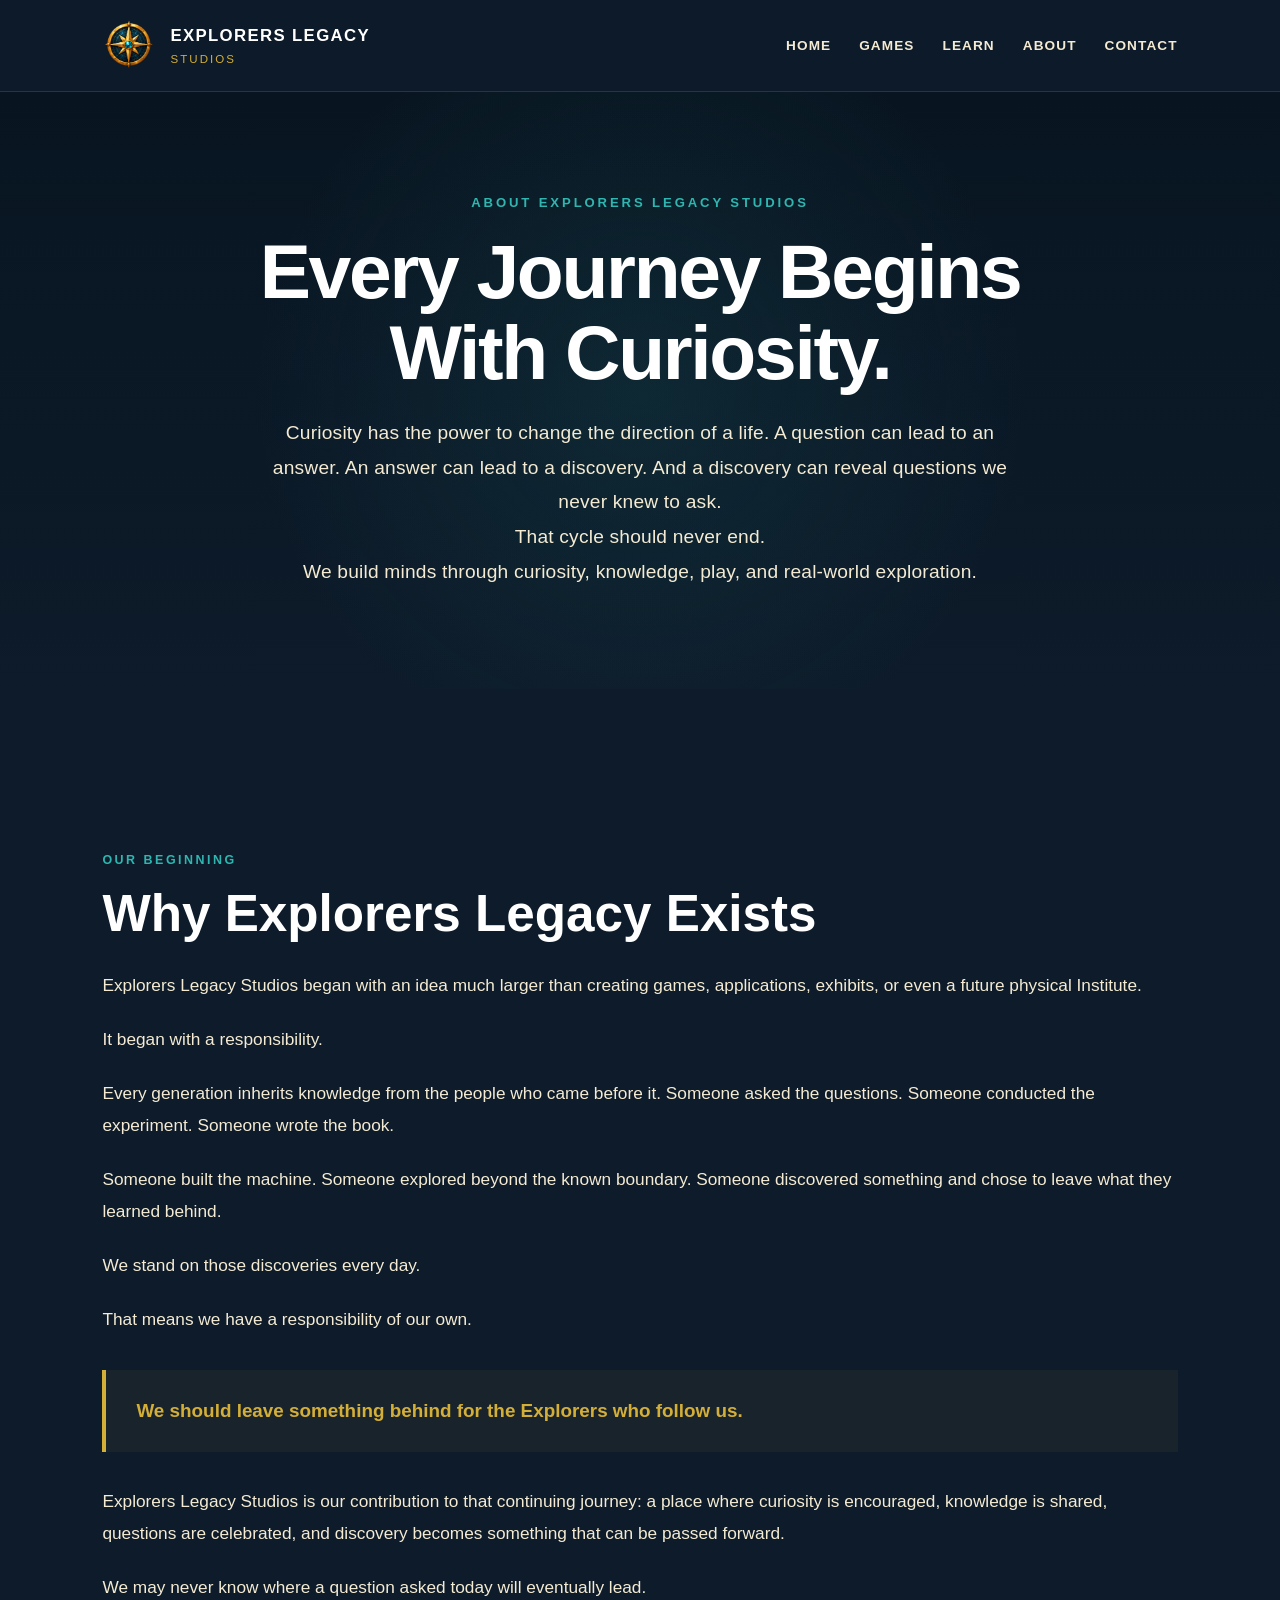
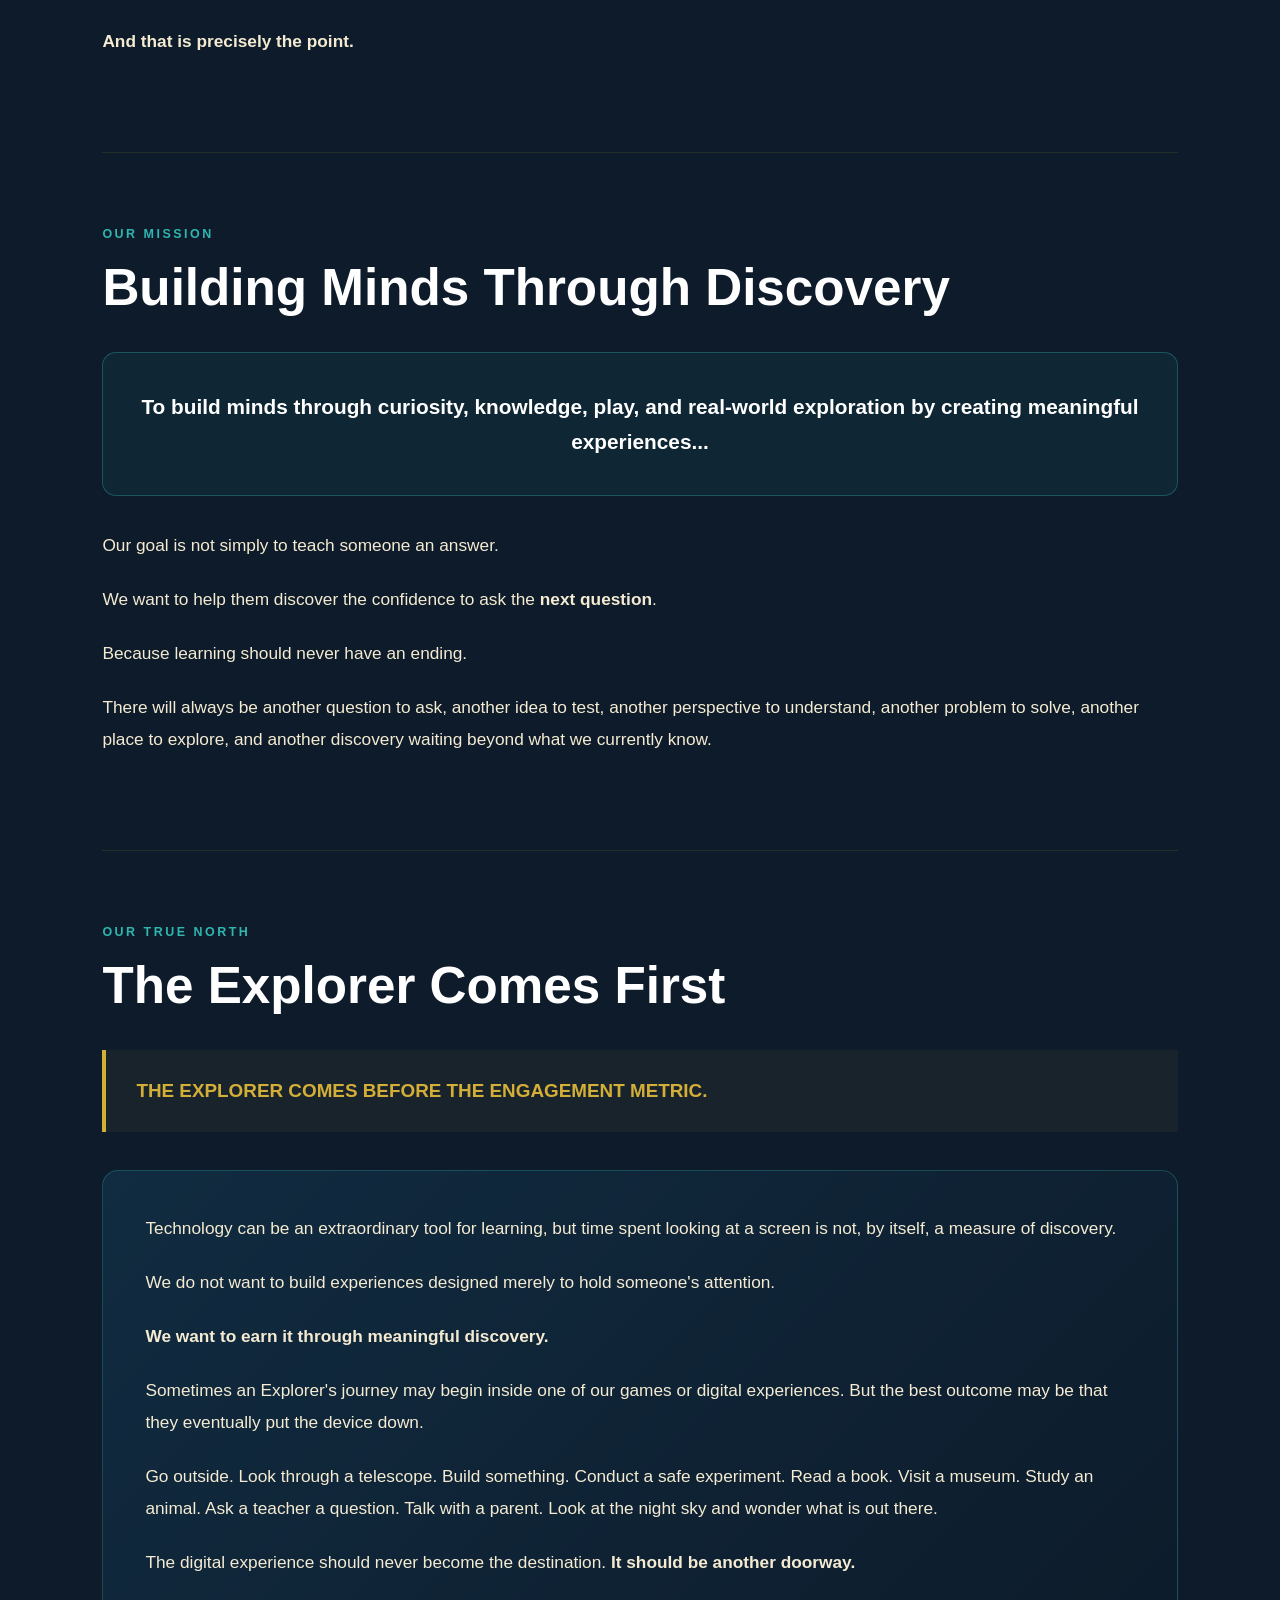
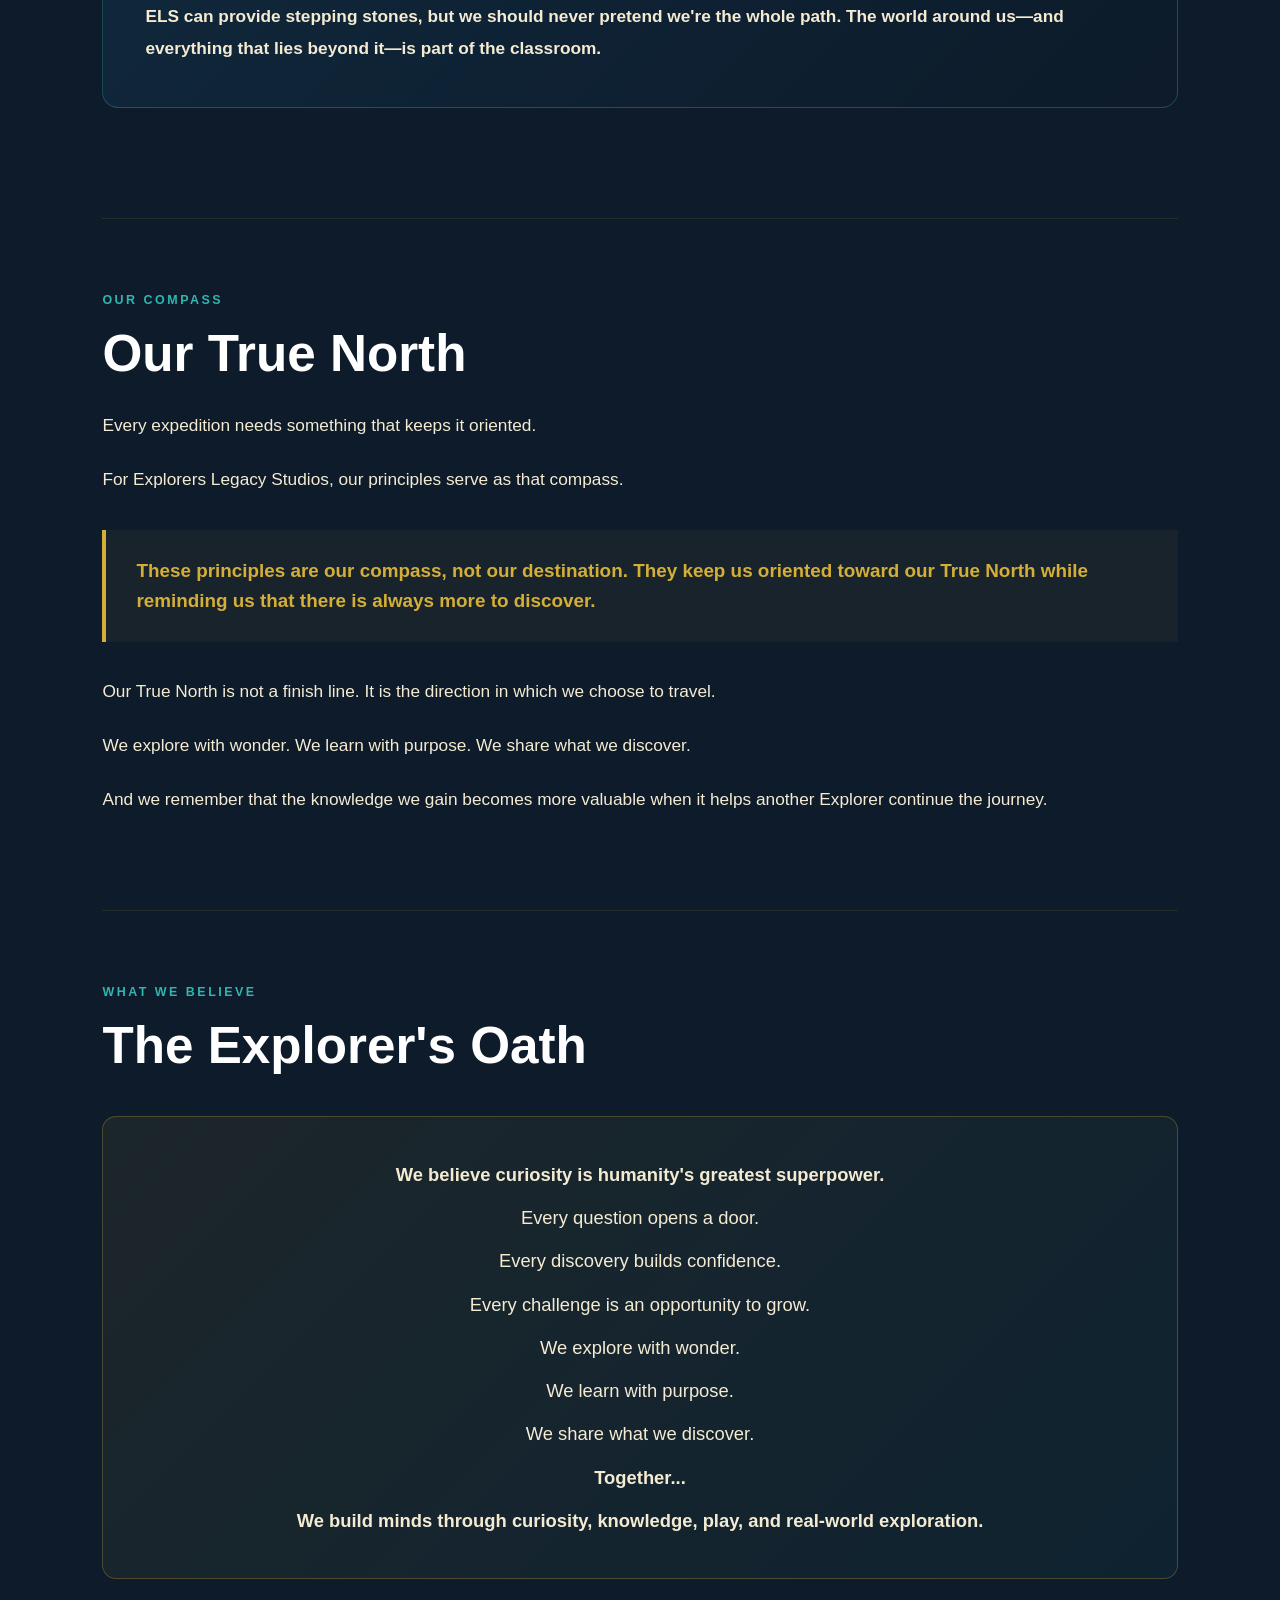
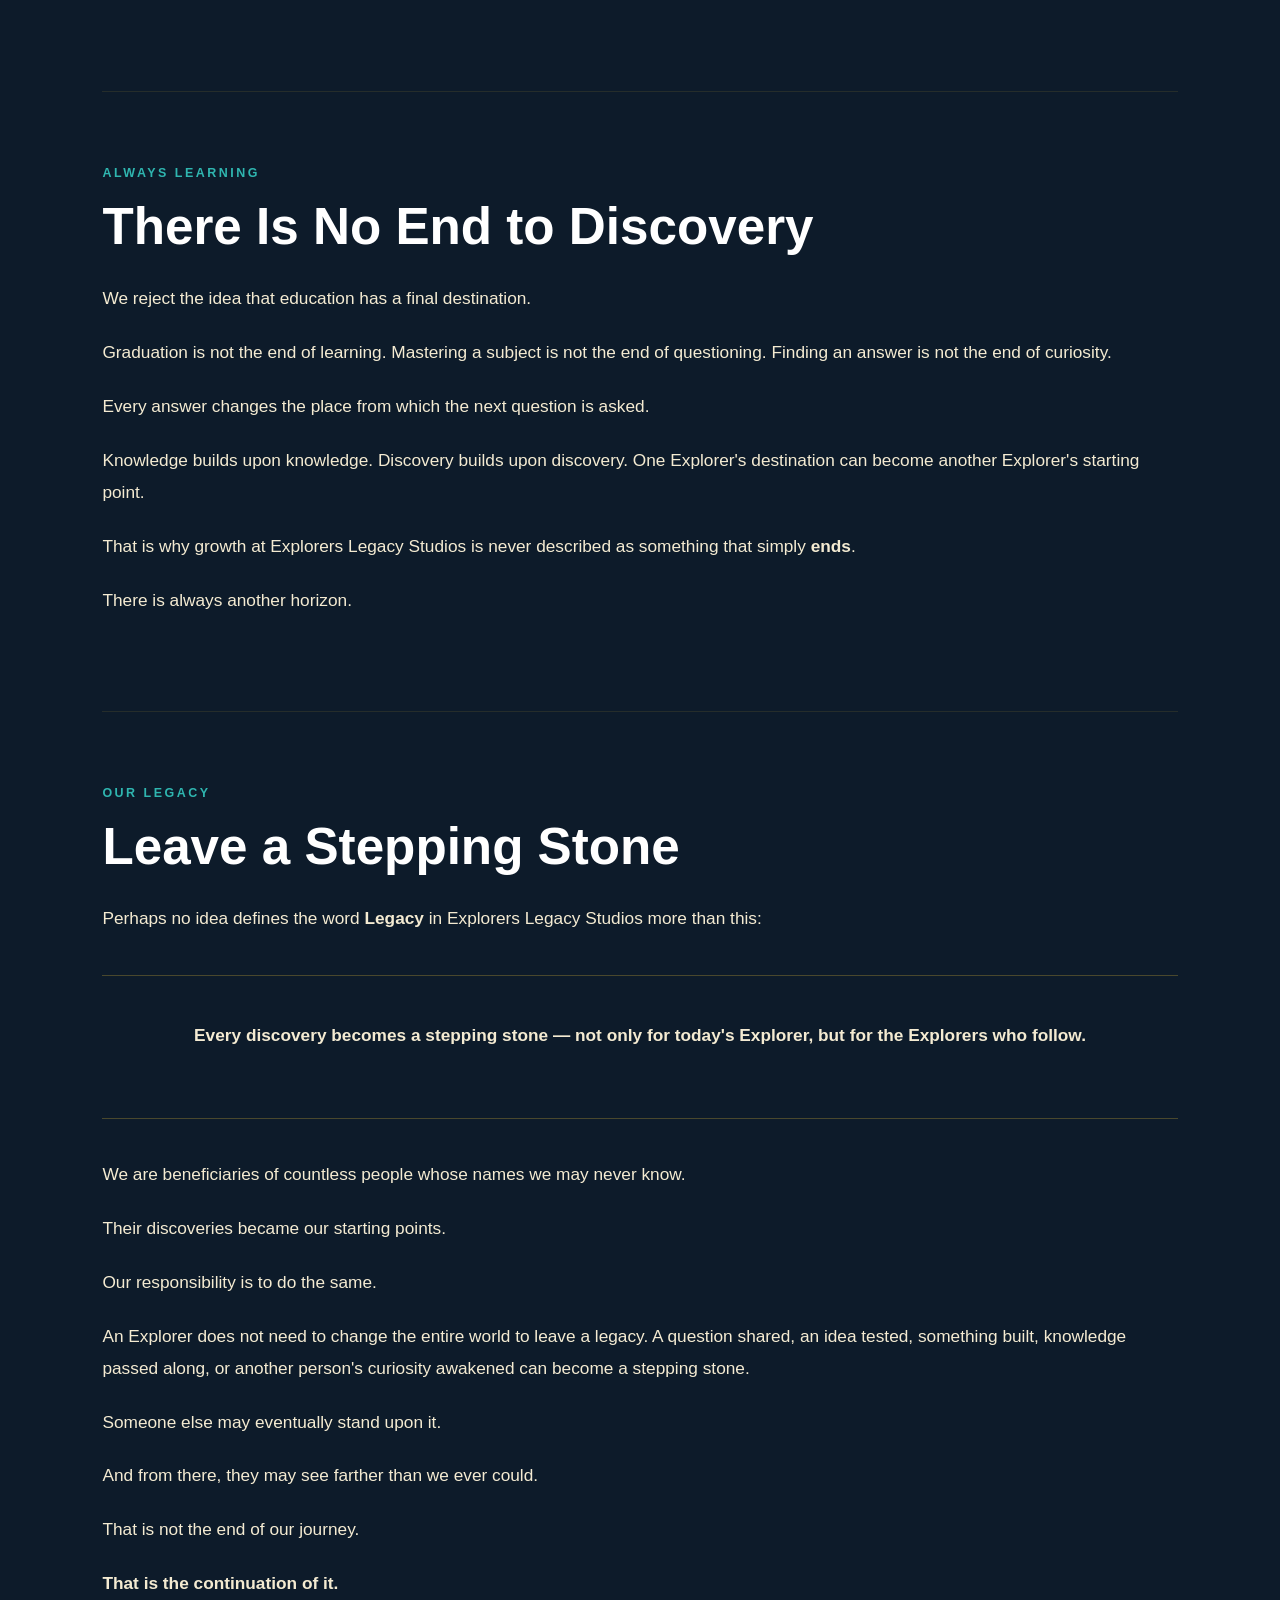
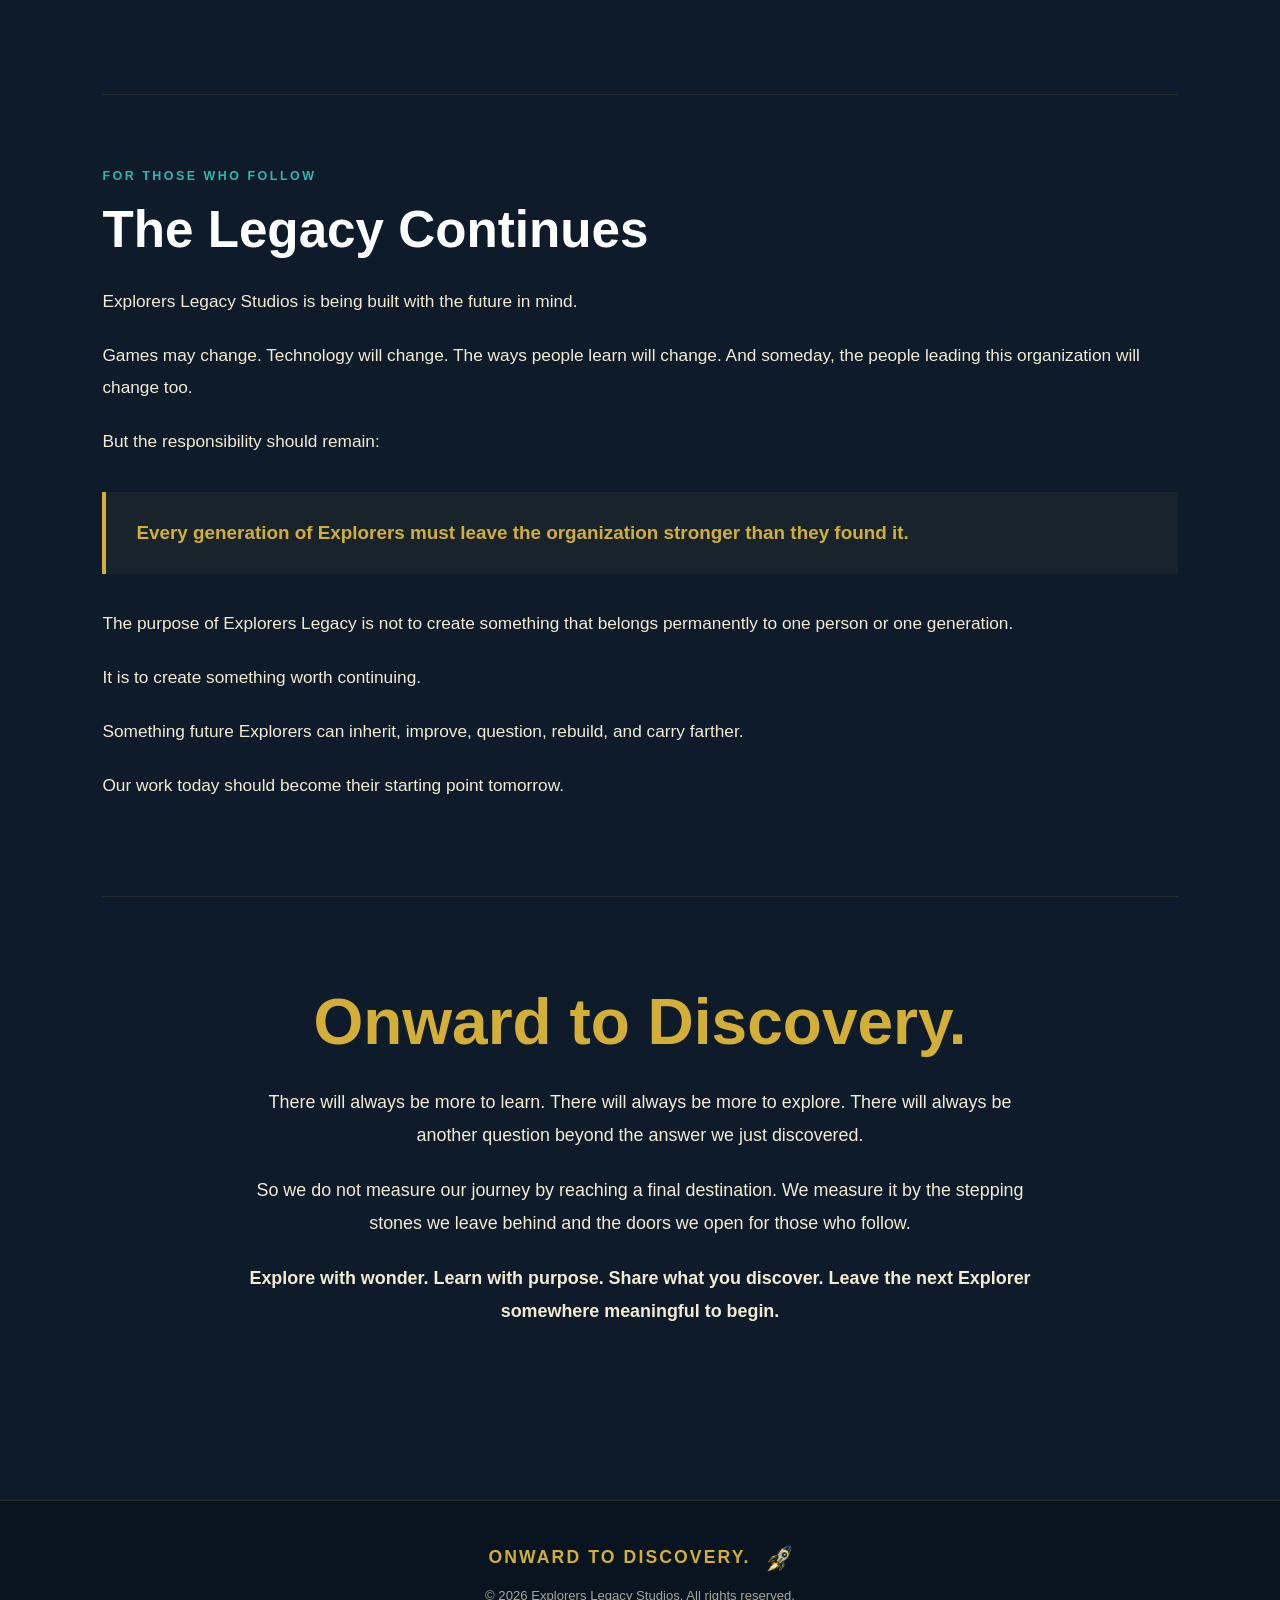
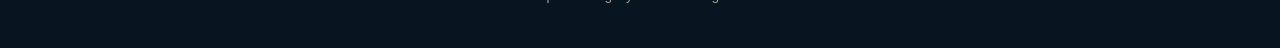
==== about.html @ b4ce6a78 "Polish About page and expand ELS mission Refined the About page navigation, anchor scrolling, statem" ====
<!DOCTYPE html>
<html lang="en">
<head>
<meta charset="UTF-8">
<meta name="viewport" content="width=device-width, initial-scale=1.0">
<title>About | Explorers Legacy Studios</title>
<style>
:root {
    --deep-space: #0D1B2A;
    --ocean-blue: #1B4F72;
    --discovery-teal: #2FB6B0;
    --explorer-gold: #D4AF37;
    --maple-ivory: #F4EBD2;
    --white: #FFFFFF;
    --nav-height: 92px;
}
* {
    box-sizing: border-box;
    margin: 0;
    padding: 0;
}
html {
    scroll-behavior: smooth;
    scroll-padding-top: calc(var(--nav-height) + 24px);
}

body {
    min-height: 100vh;
    background: var(--deep-space);
    color: var(--maple-ivory);
    font-family: Arial, Helvetica, sans-serif;
    line-height: 1.6;
}
a {
    color: inherit;
    text-decoration: none;
}
header {
    position: sticky;
    top: 0;
    z-index: 1000;
    height: var(--nav-height);
    display: flex;
    align-items: center;
    justify-content: space-between;
    padding: 0 8%;
    background: rgba(13, 27, 42, 0.96);
    border-bottom: 1px solid rgba(212, 175, 55, 0.18);
}
.brand {
    display: flex;
    align-items: center;
    gap: 14px;
}
.compass-mark {
    width: 54px;
    height: 54px;
    display: grid;
    place-items: center;
}

.compass-mark img {
    width: 54px;
    height: 54px;
    object-fit: contain;
    display: block;
}
.brand-copy {
    display: flex;
    flex-direction: column;
}

.brand-name {
    color: var(--white);
    font-size: 1.05rem;
    font-weight: 800;
    letter-spacing: 0.08em;
    text-transform: uppercase;
}

.brand-subtitle {
    color: var(--explorer-gold);
    font-size: 0.72rem;
    letter-spacing: 0.18em;
    text-transform: uppercase;
}
nav {
    display: flex;
    align-items: center;
    gap: 28px;
}

nav a {
    color: var(--maple-ivory);
    font-size: 0.85rem;
    font-weight: 700;
    letter-spacing: 0.08em;
    text-transform: uppercase;
    transition: color 0.2s ease;
}

nav a:hover {
    color: var(--explorer-gold);
}
.about-hero {
    position: relative;
    min-height: 520px;
    display: flex;
    align-items: center;
    justify-content: center;
    padding: 100px 8%;
    text-align: center;
    overflow: hidden;
    background:
        radial-gradient(
            circle at center,
            rgba(47, 182, 176, 0.10),
            transparent 55%
        ),
        linear-gradient(
            180deg,
            #081521,
            var(--deep-space)
        );
}
.about-hero-content {
    position: relative;
    z-index: 2;
    max-width: 900px;
    margin: 0 auto;
}
.about-eyebrow {
    color: var(--discovery-teal);
    font-size: 0.82rem;
    font-weight: 800;
    letter-spacing: 0.22em;
    text-transform: uppercase;
    margin-bottom: 18px;
}
.about-hero h1 {
    color: var(--white);
    font-size: clamp(2.6rem, 6vw, 5rem);
    line-height: 1.05;
    font-weight: 900;
    letter-spacing: -0.03em;
    margin-bottom: 24px;
}
.about-hero-lead {
    max-width: 760px;
    margin: 0 auto;
    color: var(--maple-ivory);
    font-size: 1.2rem;
    line-height: 1.8;
    letter-spacing: 0.01em;
}
.about-main {
    width: min(1100px, 84%);
    margin: 0 auto;
    padding: 90px 0 110px;
}
.about-section {
    padding: 72px 0;
    border-bottom: 1px solid rgba(212, 175, 55, 0.12);
}
.about-section:last-child {
    border-bottom: none;
}
.section-label {
    color: var(--discovery-teal);
    font-size: 0.78rem;
    font-weight: 800;
    letter-spacing: 0.2em;
    text-transform: uppercase;
    margin-bottom: 14px;
}
.about-section h2 {
    color: var(--white);
    font-size: clamp(2rem, 4vw, 3.2rem);
    line-height: 1.15;
    font-weight: 900;
    margin-bottom: 26px;
}
.about-section p {
    color: var(--maple-ivory);
    font-size: 1.08rem;
    line-height: 1.85;
    margin-bottom: 22px;
}
.mission-statement {
    margin: 34px 0;
    padding: 36px;
    border: 1px solid rgba(47, 182, 176, 0.35);
    border-radius: 14px;
    background: rgba(47, 182, 176, 0.07);
    text-align: center;
}
.mission-statement p {
    margin: 0;
    color: var(--white);
    font-size: 1.3rem;
    font-weight: 700;
    line-height: 1.7;
}
.statement {
    margin: 34px 0;
    padding: 26px 30px;
    border-left: 4px solid var(--explorer-gold);
    background: rgba(212, 175, 55, 0.06);
    color: var(--explorer-gold);
    font-size: 1.18rem;
    font-weight: 800;
    line-height: 1.6;
}
.explorers-oath {
    margin: 40px 0;
    padding: 42px;
    border: 1px solid rgba(212, 175, 55, 0.28);
    border-radius: 14px;
    background:
        linear-gradient(
            135deg,
            rgba(212, 175, 55, 0.08),
            rgba(47, 182, 176, 0.05)
        );
    text-align: center;
}
.explorers-oath p {
    margin-bottom: 12px;
    color: var(--maple-ivory);
    font-size: 1.15rem;
    line-height: 1.7;
}

.explorers-oath p:last-child {
    margin-bottom: 0;
}
.explorer-first {
    margin: 38px 0;
    padding: 42px;
    border-radius: 16px;
    background:
        linear-gradient(
            135deg,
            rgba(27, 79, 114, 0.32),
            rgba(13, 27, 42, 0.92)
        );
    border: 1px solid rgba(47, 182, 176, 0.30);
}
.explorer-first p:last-child {
    margin-bottom: 0;
}
.legacy-highlight {
    margin: 40px 0;
    padding: 44px 36px;
    text-align: center;
    color: var(--explorer-gold);
    font-size: 1.25rem;
    font-weight: 700;
    border-top: 1px solid rgba(212, 175, 55, 0.30);
    border-bottom: 1px solid rgba(212, 175, 55, 0.30);
}
.closing-message {
    padding: 90px 0 40px;
    text-align: center;
}
.closing-message h2 {
    color: var(--explorer-gold);
    font-size: clamp(2.2rem, 5vw, 4rem);
    font-weight: 900;
    line-height: 1.1;
    margin-bottom: 28px;
}
.closing-message p {
    max-width: 800px;
    margin: 0 auto 22px;
    color: var(--maple-ivory);
    font-size: 1.12rem;
    line-height: 1.85;
}
footer {
    padding: 42px 8%;
    text-align: center;
    background: #081521;
    border-top: 1px solid rgba(212, 175, 55, 0.16);
}
.footer-motto {
    color: var(--explorer-gold);
    font-size: 1.1rem;
    font-weight: 800;
    letter-spacing: 0.12em;
    text-transform: uppercase;
}
.footer-rocket {
    width: 28px;
    height: 28px;
    object-fit: contain;
    vertical-align: middle;
    margin-left: 6px;
}
.footer-copy {
    margin-top: 12px;
    color: rgba(244, 235, 210, 0.68);
    font-size: 0.82rem;
}
@media (max-width: 760px) {
    header {
        padding: 0 5%;
    }

    nav {
        display: none;
    }

    .about-hero {
        min-height: 460px;
        padding: 80px 7%;
    }

    .about-main {
        width: 86%;
        padding: 60px 0 80px;
    }

    .about-section {
        padding: 54px 0;
    }

    .explorer-first,
    .explorers-oath {
        padding: 30px 24px;
    }

    .legacy-highlight {
        padding: 36px 12px;
    }
}
</style>
</head>
<body>
<header>
<a
    class="brand"
    href="index.html"
    aria-label="Explorers Legacy Studios Home"
>
<div class="compass-mark">
    <img
        src="assets/images/explorer_compass_circle.png"
        alt="Explorer's Compass"
    >
</div>
<div class="brand-copy">
    <span class="brand-name">
        Explorers Legacy
    </span>

    <span class="brand-subtitle">
        Studios
    </span>
</div>
</a>
<nav>
<a href="index.html#home">Home</a>
<a href="index.html#games">Games</a>
<a href="index.html#learn">Learn</a>
<a href="about.html">About</a>
<a href="index.html#contact">Contact</a>
</nav>
</header>
<section class="about-hero">
    <div class="about-hero-content">
<div class="about-eyebrow">
    About Explorers Legacy Studios
</div>
<h1>Every Journey Begins With Curiosity.</h1>
<p class="about-hero-lead">
    Curiosity has the power to change the direction of a life. A question can lead to an answer. An answer can lead to a discovery. And a discovery can reveal questions we never knew to ask.
</p>
<p class="about-hero-lead">
    That cycle should never end.
</p>
<p class="about-hero-lead">
    We build minds through curiosity, knowledge, play, and real-world exploration.
</p>
    </div>
</section>
<main class="about-main">
<section class="about-section">
    <div class="section-label">Our Beginning</div>
    <h2>Why Explorers Legacy Exists</h2>
<p>
    Explorers Legacy Studios began with an idea much larger than creating games, applications, exhibits, or even a future physical Institute.
</p>
<p>
    It began with a responsibility.
</p>
<p>
    Every generation inherits knowledge from the people who came before it. Someone asked the questions. Someone conducted the experiment. Someone wrote the book.
</p>

<p>
    Someone built the machine. Someone explored beyond the known boundary. Someone discovered something and chose to leave what they learned behind.
</p>

<p>
    We stand on those discoveries every day.
</p>
<p>
    That means we have a responsibility of our own.
</p>

<div class="statement">
    We should leave something behind for the Explorers who follow us.
</div>

<p>
    Explorers Legacy Studios is our contribution to that continuing journey: a place where curiosity is encouraged, knowledge is shared, questions are celebrated, and discovery becomes something that can be passed forward.
</p>

<p>
    We may never know where a question asked today will eventually lead.
</p>

<p>
    <strong>And that is precisely the point.</strong>
</p>
</section>

<section class="about-section">
    <div class="section-label">Our Mission</div>
    <h2>Building Minds Through Discovery</h2>

    <div class="mission-statement">
        <p>
            To build minds through curiosity, knowledge, play, and real-world exploration by creating meaningful experiences...
        </p>
    </div>
    <p>
        Our goal is not simply to teach someone an answer.
    </p>

    <p>
        We want to help them discover the confidence to ask the <strong>next question</strong>.
    </p>

    <p>
        Because learning should never have an ending.
    </p>

    <p>
        There will always be another question to ask, another idea to test, another perspective to understand, another problem to solve, another place to explore, and another discovery waiting beyond what we currently know.
    </p>
</section>

<section class="about-section">
    <div class="section-label">Our True North</div>
    <h2>The Explorer Comes First</h2>

    <div class="statement">
        THE EXPLORER COMES BEFORE THE ENGAGEMENT METRIC.
    </div>

    <div class="explorer-first">
        <p>
            Technology can be an extraordinary tool for learning, but time spent looking at a screen is not, by itself, a measure of discovery.
        </p>

        <p>
            We do not want to build experiences designed merely to hold someone's attention.
        </p>

        <p>
            <strong>We want to earn it through meaningful discovery.</strong>
        </p>

        <p>
            Sometimes an Explorer's journey may begin inside one of our games or digital experiences. But the best outcome may be that they eventually put the device down.
        </p>

        <p>
            Go outside. Look through a telescope. Build something. Conduct a safe experiment. Read a book. Visit a museum. Study an animal. Ask a teacher a question. Talk with a parent. Look at the night sky and wonder what is out there.
        </p>

        <p>
            The digital experience should never become the destination. <strong>It should be another doorway.</strong>
        </p>

        <p>
            <strong>ELS can provide stepping stones, but we should never pretend we're the whole path. The world around us—and everything that lies beyond it—is part of the classroom.</strong>
        </p>
    </div>
</section>

<section class="about-section">
    <div class="section-label">Our Compass</div>
    <h2>Our True North</h2>

    <p>
        Every expedition needs something that keeps it oriented.
    </p>

    <p>
        For Explorers Legacy Studios, our principles serve as that compass.
    </p>

    <div class="statement">
        These principles are our compass, not our destination. They keep us oriented toward our True North while reminding us that there is always more to discover.
    </div>

    <p>
        Our True North is not a finish line. It is the direction in which we choose to travel.
    </p>

    <p>
        We explore with wonder. We learn with purpose. We share what we discover.
    </p>

    <p>
        And we remember that the knowledge we gain becomes more valuable when it helps another Explorer continue the journey.
    </p>
</section>

<section class="about-section">
    <div class="section-label">What We Believe</div>
    <h2>The Explorer's Oath</h2>

    <div class="explorers-oath">
        <p><strong>We believe curiosity is humanity's greatest superpower.</strong></p>
        <p>Every question opens a door.</p>
        <p>Every discovery builds confidence.</p>
        <p>Every challenge is an opportunity to grow.</p>
        <p>We explore with wonder.</p>
        <p>We learn with purpose.</p>
        <p>We share what we discover.</p>
        <p><strong>Together...</strong></p>
        <p><strong>We build minds through curiosity, knowledge, play, and real-world exploration.</strong></p>
    </div>
</section>

<section class="about-section">
    <div class="section-label">Always Learning</div>
    <h2>There Is No End to Discovery</h2>

    <p>
        We reject the idea that education has a final destination.
    </p>

    <p>
        Graduation is not the end of learning. Mastering a subject is not the end of questioning. Finding an answer is not the end of curiosity.
    </p>

    <p>
        Every answer changes the place from which the next question is asked.
    </p>

    <p>
        Knowledge builds upon knowledge. Discovery builds upon discovery. One Explorer's destination can become another Explorer's starting point.
    </p>

    <p>
        That is why growth at Explorers Legacy Studios is never described as something that simply <strong>ends</strong>.
    </p>

    <p>
        There is always another horizon.
    </p>
</section>

<section class="about-section">
    <div class="section-label">Our Legacy</div>
    <h2>Leave a Stepping Stone</h2>

    <p>
        Perhaps no idea defines the word <strong>Legacy</strong> in Explorers Legacy Studios more than this:
    </p>

    <div class="legacy-highlight">
        <p>
            Every discovery becomes a stepping stone — not only for today's Explorer, but for the Explorers who follow.
        </p>
    </div>

    <p>
        We are beneficiaries of countless people whose names we may never know.
    </p>

    <p>
        Their discoveries became our starting points.
    </p>

    <p>
        Our responsibility is to do the same.
    </p>

    <p>
        An Explorer does not need to change the entire world to leave a legacy. A question shared, an idea tested, something built, knowledge passed along, or another person's curiosity awakened can become a stepping stone.
    </p>

    <p>
        Someone else may eventually stand upon it.
    </p>

    <p>
        And from there, they may see farther than we ever could.
    </p>

    <p>
        That is not the end of our journey.
    </p>

    <p>
        <strong>That is the continuation of it.</strong>
    </p>
</section>

<section class="about-section">
    <div class="section-label">For Those Who Follow</div>
    <h2>The Legacy Continues</h2>

    <p>
        Explorers Legacy Studios is being built with the future in mind.
    </p>

    <p>
        Games may change. Technology will change. The ways people learn will change. And someday, the people leading this organization will change too.
    </p>

    <p>
        But the responsibility should remain:
    </p>

    <div class="statement">
        Every generation of Explorers must leave the organization stronger than they found it.
    </div>

    <p>
        The purpose of Explorers Legacy is not to create something that belongs permanently to one person or one generation.
    </p>

    <p>
        It is to create something worth continuing.
    </p>

    <p>
        Something future Explorers can inherit, improve, question, rebuild, and carry farther.
    </p>

    <p>
        Our work today should become their starting point tomorrow.
    </p>
</section>

<section class="closing-message">
    <h2>Onward to Discovery.</h2>

    <p>
        There will always be more to learn. There will always be more to explore. There will always be another question beyond the answer we just discovered.
    </p>

    <p>
        So we do not measure our journey by reaching a final destination. We measure it by the stepping stones we leave behind and the doors we open for those who follow.
    </p>

    <p>
        <strong>Explore with wonder. Learn with purpose. Share what you discover. Leave the next Explorer somewhere meaningful to begin.</strong>
    </p>
</section>

</main>

<footer>
    <div class="footer-motto">
        Onward to Discovery.
        <img
            src="assets/images/eli_rocket.png"
            alt="Explorers Legacy rocket"
            class="footer-rocket"
        >
    </div>

    <div class="footer-copy">
        © 2026 Explorers Legacy Studios. All rights reserved.
    </div>
</footer>

</body>
</html>
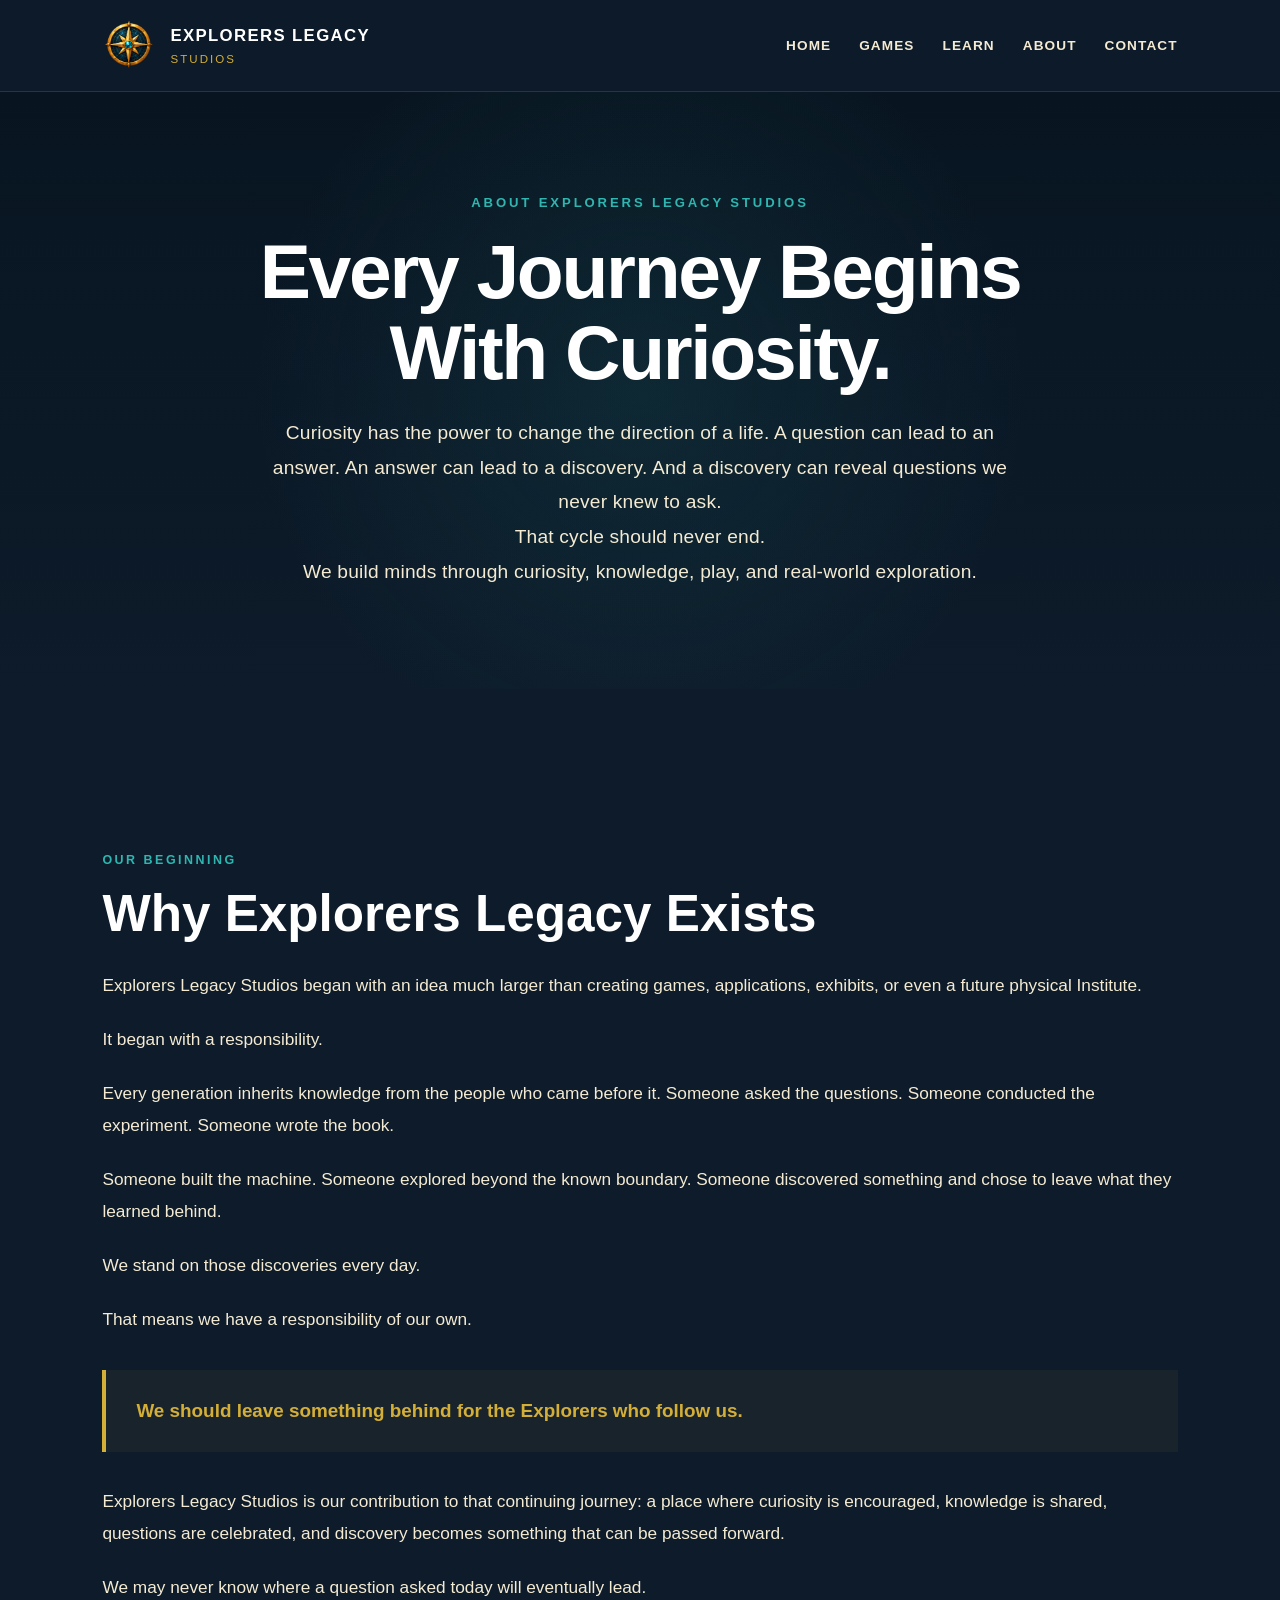
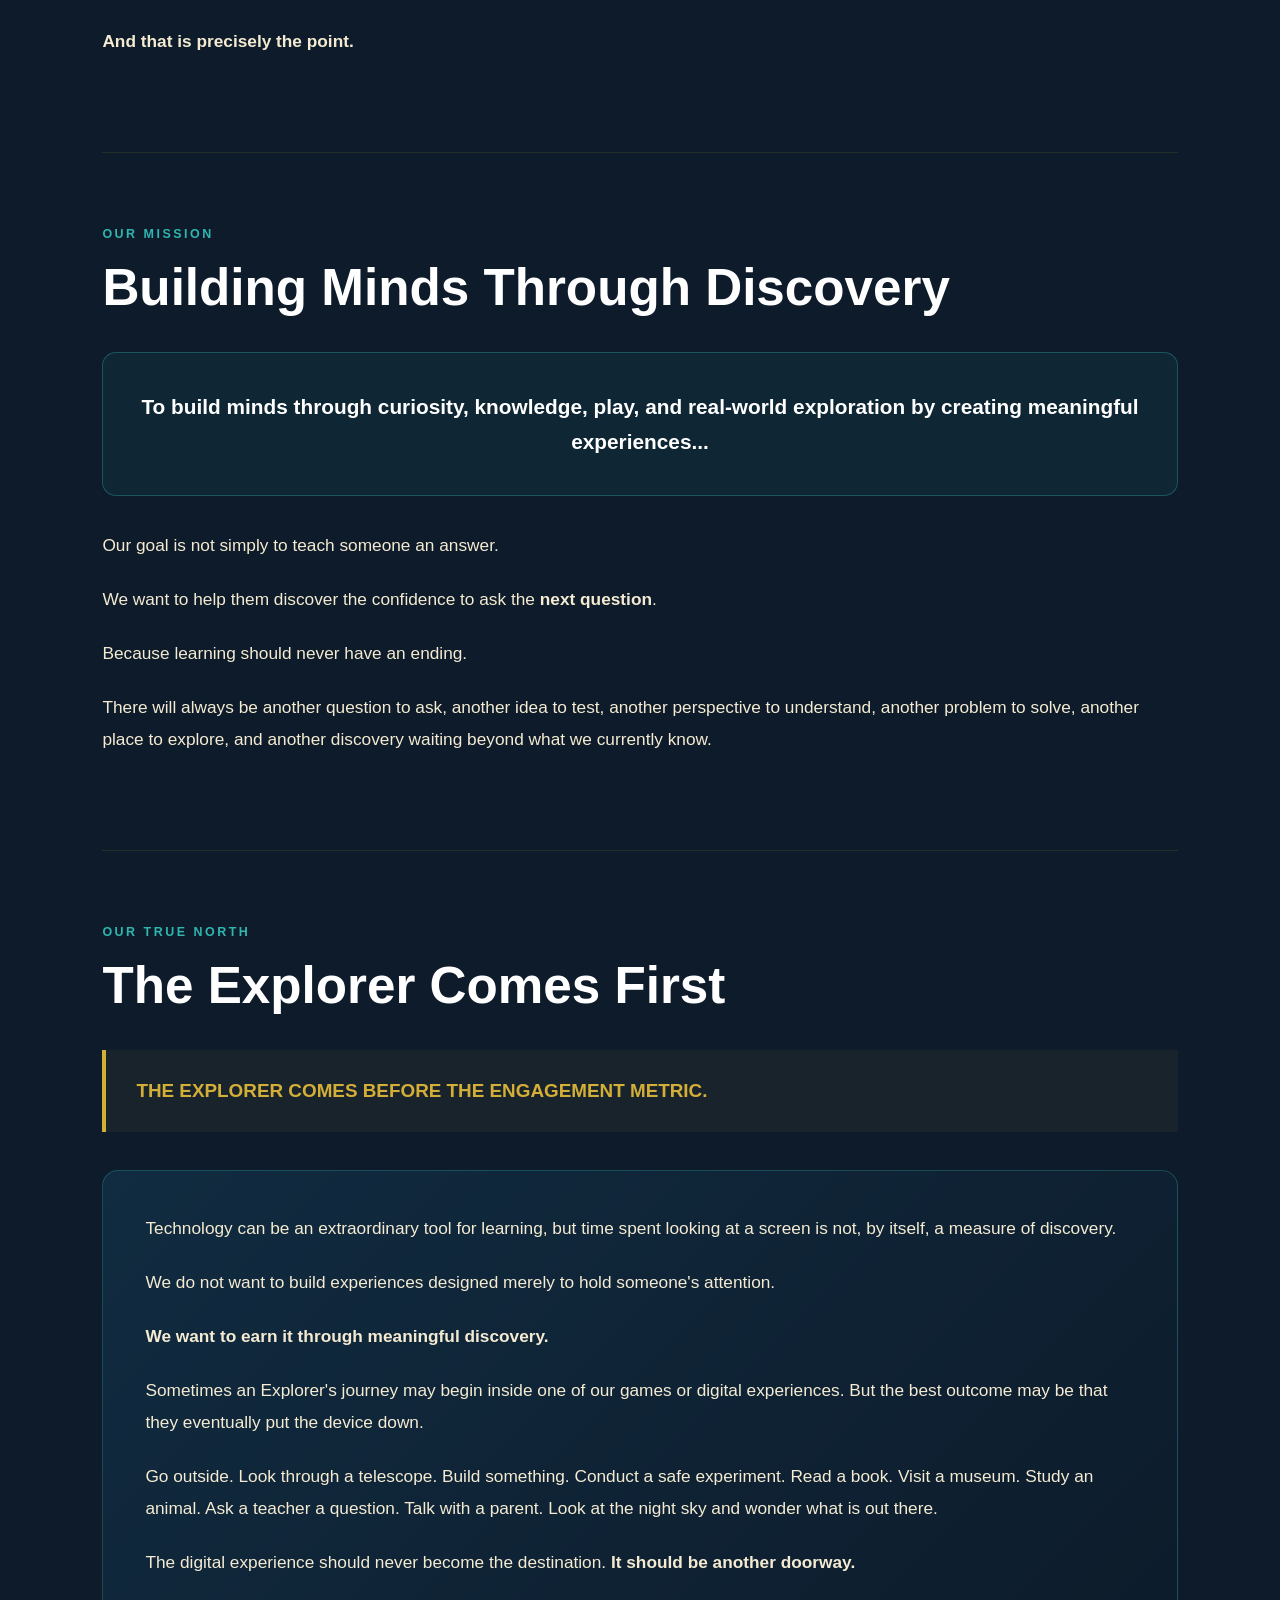
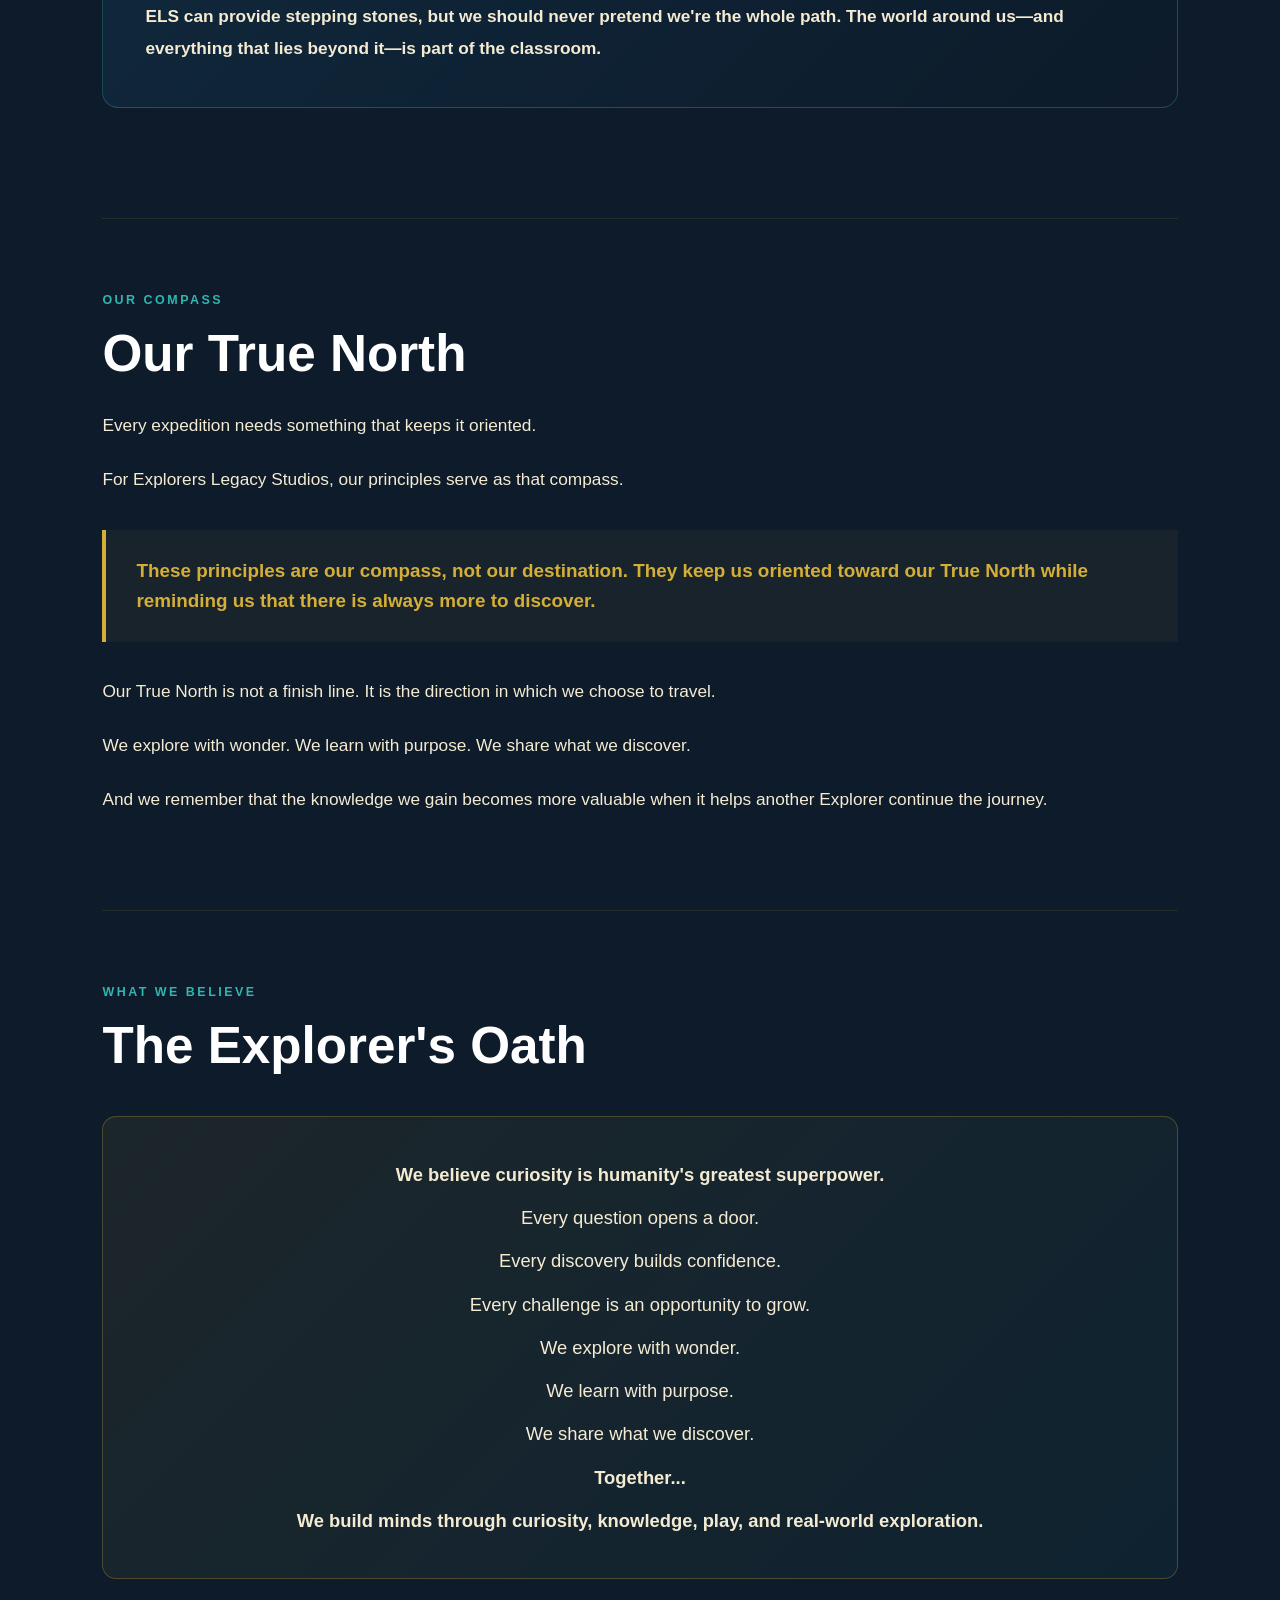
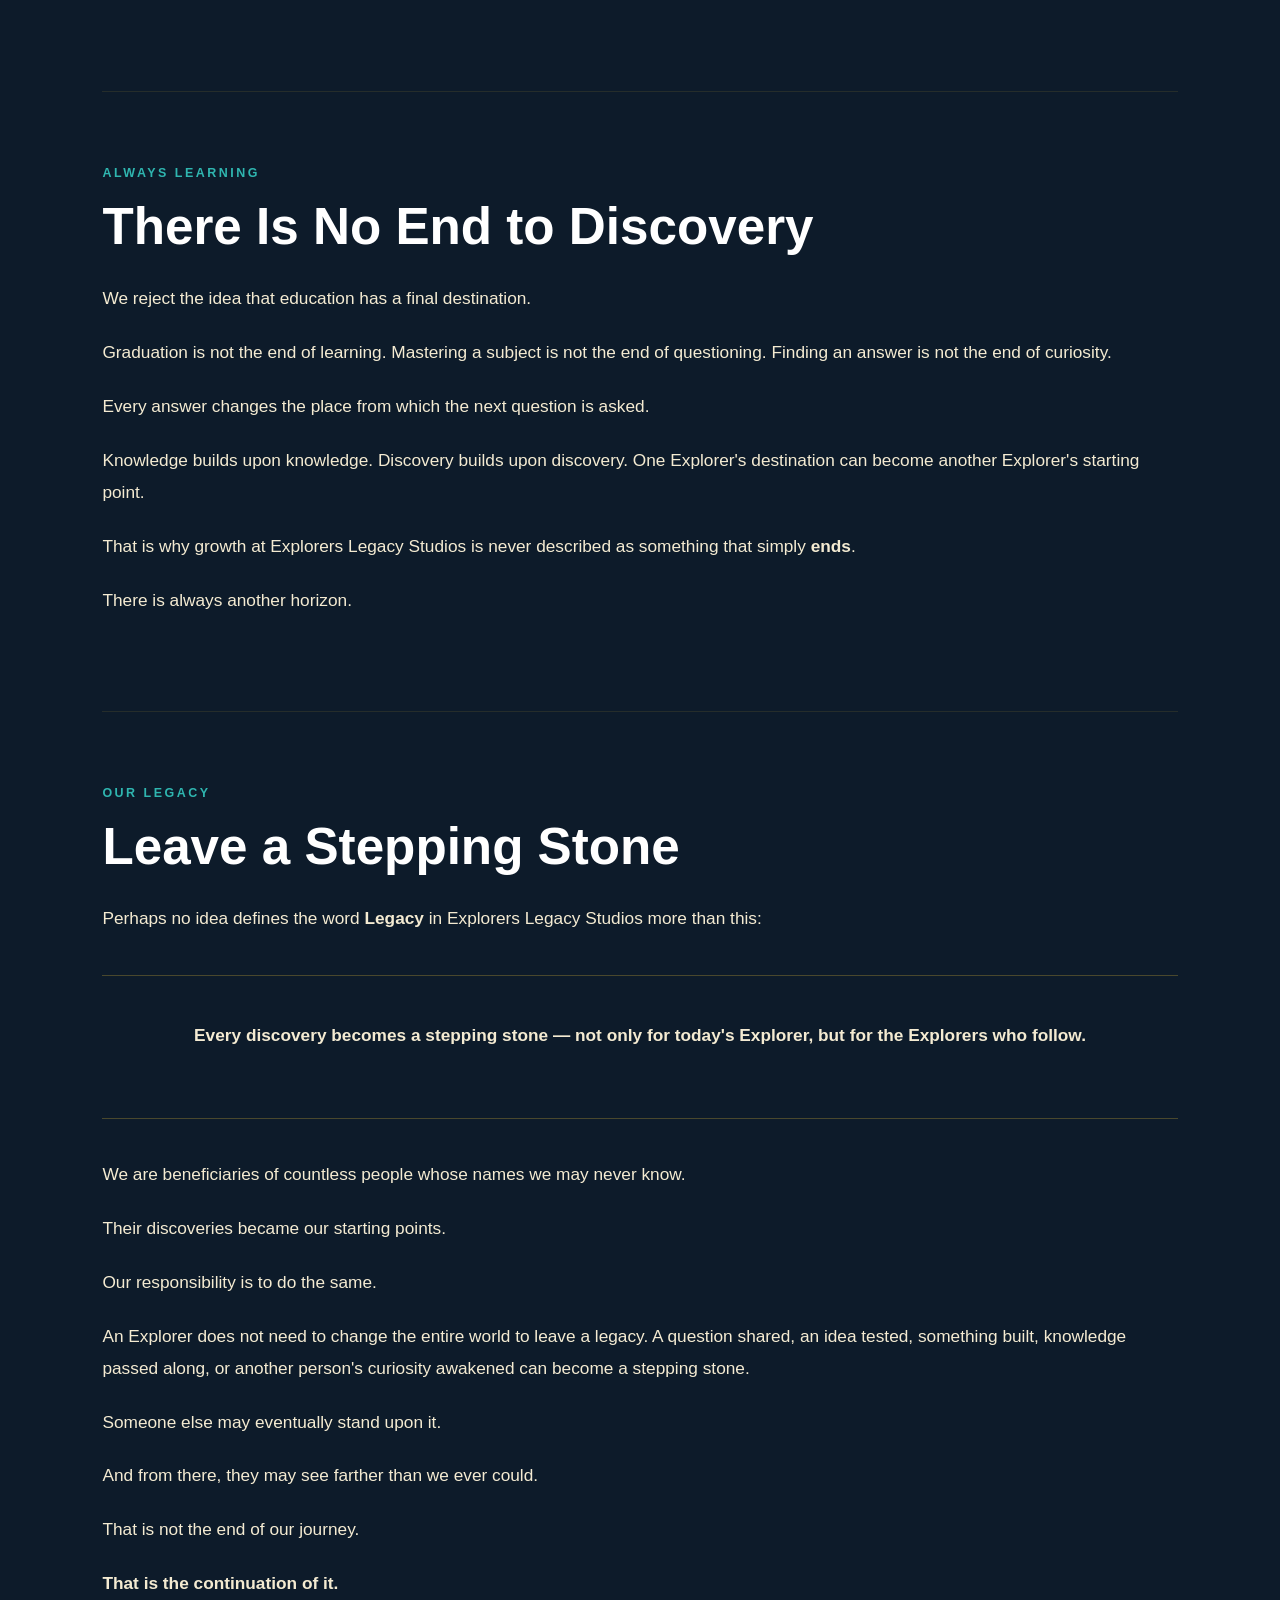
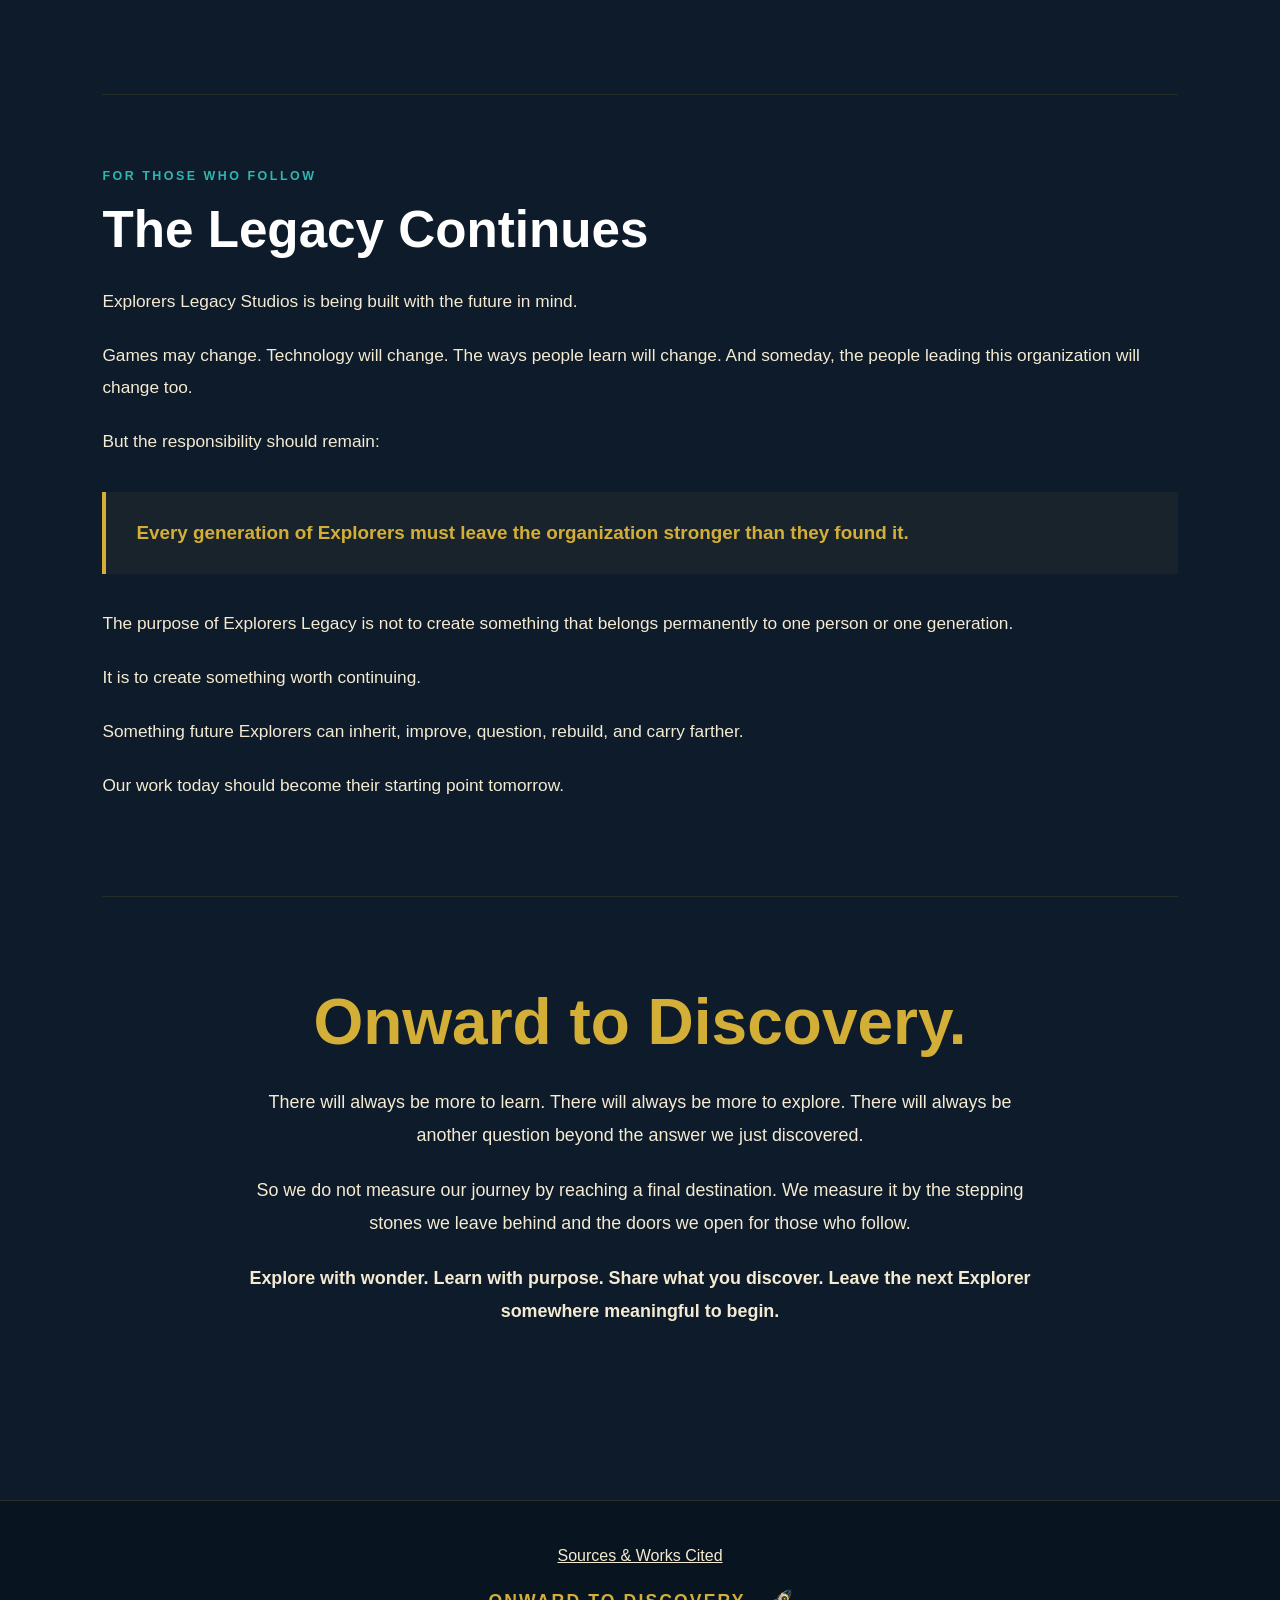
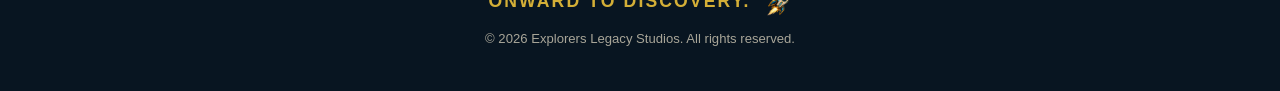
==== commit 7a424932: "Add illustrated Learn article, stable source links and release checks" ====
--- a/about.html
+++ b/about.html
@@ -334,9 +334,30 @@
         padding: 36px 12px;
     }
 }
+
+/* Keep every navigation destination available at narrow widths. */
+header a:focus-visible { outline: 3px solid var(--explorer-gold); outline-offset: 3px; border-radius: 4px; }
+nav a { display: inline-flex; align-items: center; min-height: 44px; }
+@media (max-width: 900px) {
+  header { position: relative; height: auto; flex-direction: column; gap: 12px; padding: 14px 5%; }
+  nav { display: flex; width: 100%; flex-wrap: wrap; justify-content: center; gap: 4px; }
+  nav a { justify-content: center; padding: 0 8px; font-size: .8rem; letter-spacing: .08em; }
+  .brand-name { font-size: .9rem; }
+  html { scroll-padding-top: 16px; }
+}
+@media (max-width: 520px) {
+  .brand-name { font-size: .76rem; }
+  .compass-mark, .compass-mark img { width: 44px; height: 44px; }
+}
+
+/* Reveal the keyboard shortcut when focused. */
+.skip-link { position: fixed; top: 12px; left: 12px; z-index: 2000; transform: translateY(calc(-100% - 24px)); padding: 12px 18px; background: #F4EBD2; color: #0D1B2A; font-weight: 700; border: 2px solid #0D1B2A; border-radius: 4px; }
+.skip-link:focus { transform: none; outline: 3px solid #D4AF37; outline-offset: 3px; }
+#main-content:focus { outline: 3px solid #D4AF37; outline-offset: -3px; }
 </style>
 </head>
 <body>
+  <a class="skip-link" href="#main-content">Skip to content</a>
 <header>
 <a
     class="brand"
@@ -359,7 +380,7 @@
     </span>
 </div>
 </a>
-<nav>
+<nav aria-label="Main navigation">
 <a href="index.html#home">Home</a>
 <a href="index.html#games">Games</a>
 <a href="index.html#learn">Learn</a>
@@ -384,7 +405,7 @@
 </p>
     </div>
 </section>
-<main class="about-main">
+<main class="about-main" id="main-content" tabindex="-1">
 <section class="about-section">
     <div class="section-label">Our Beginning</div>
     <h2>Why Explorers Legacy Exists</h2>
@@ -669,6 +690,7 @@
 </main>
 
 <footer>
+<p style="margin-bottom:18px"><a href="sources.html" style="text-decoration:underline">Sources &amp; Works Cited</a></p>
     <div class="footer-motto">
         Onward to Discovery.
         <img
@@ -683,5 +705,17 @@
     </div>
 </footer>
 
+
+<script>
+  // Explicit focus transfer supplements the native anchor for keyboard users.
+  document.querySelector('.skip-link').addEventListener('click', function (event) {
+    var mainContent = document.getElementById('main-content');
+    if (!mainContent) return;
+    event.preventDefault();
+    mainContent.focus({ preventScroll: true });
+    mainContent.scrollIntoView({ block: 'start', behavior: 'instant' });
+  });
+</script>
+
 </body>
 </html>
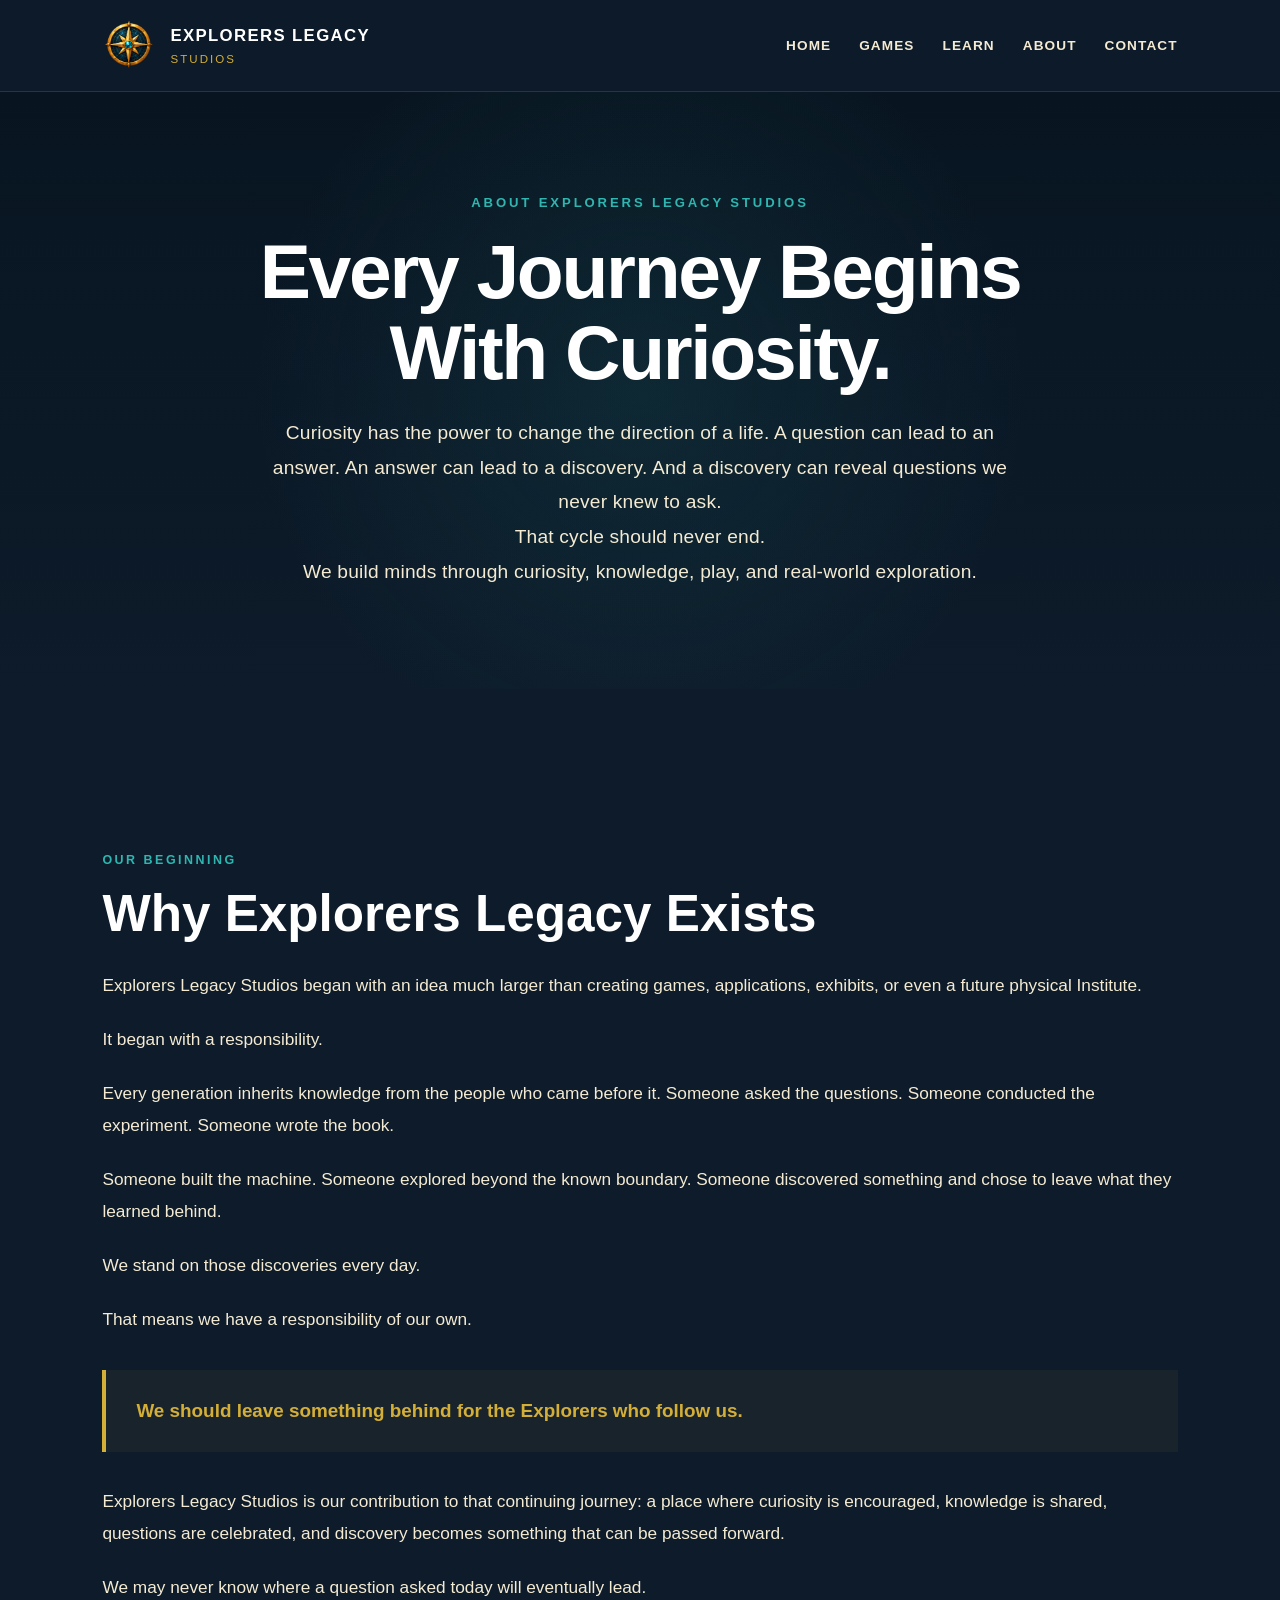
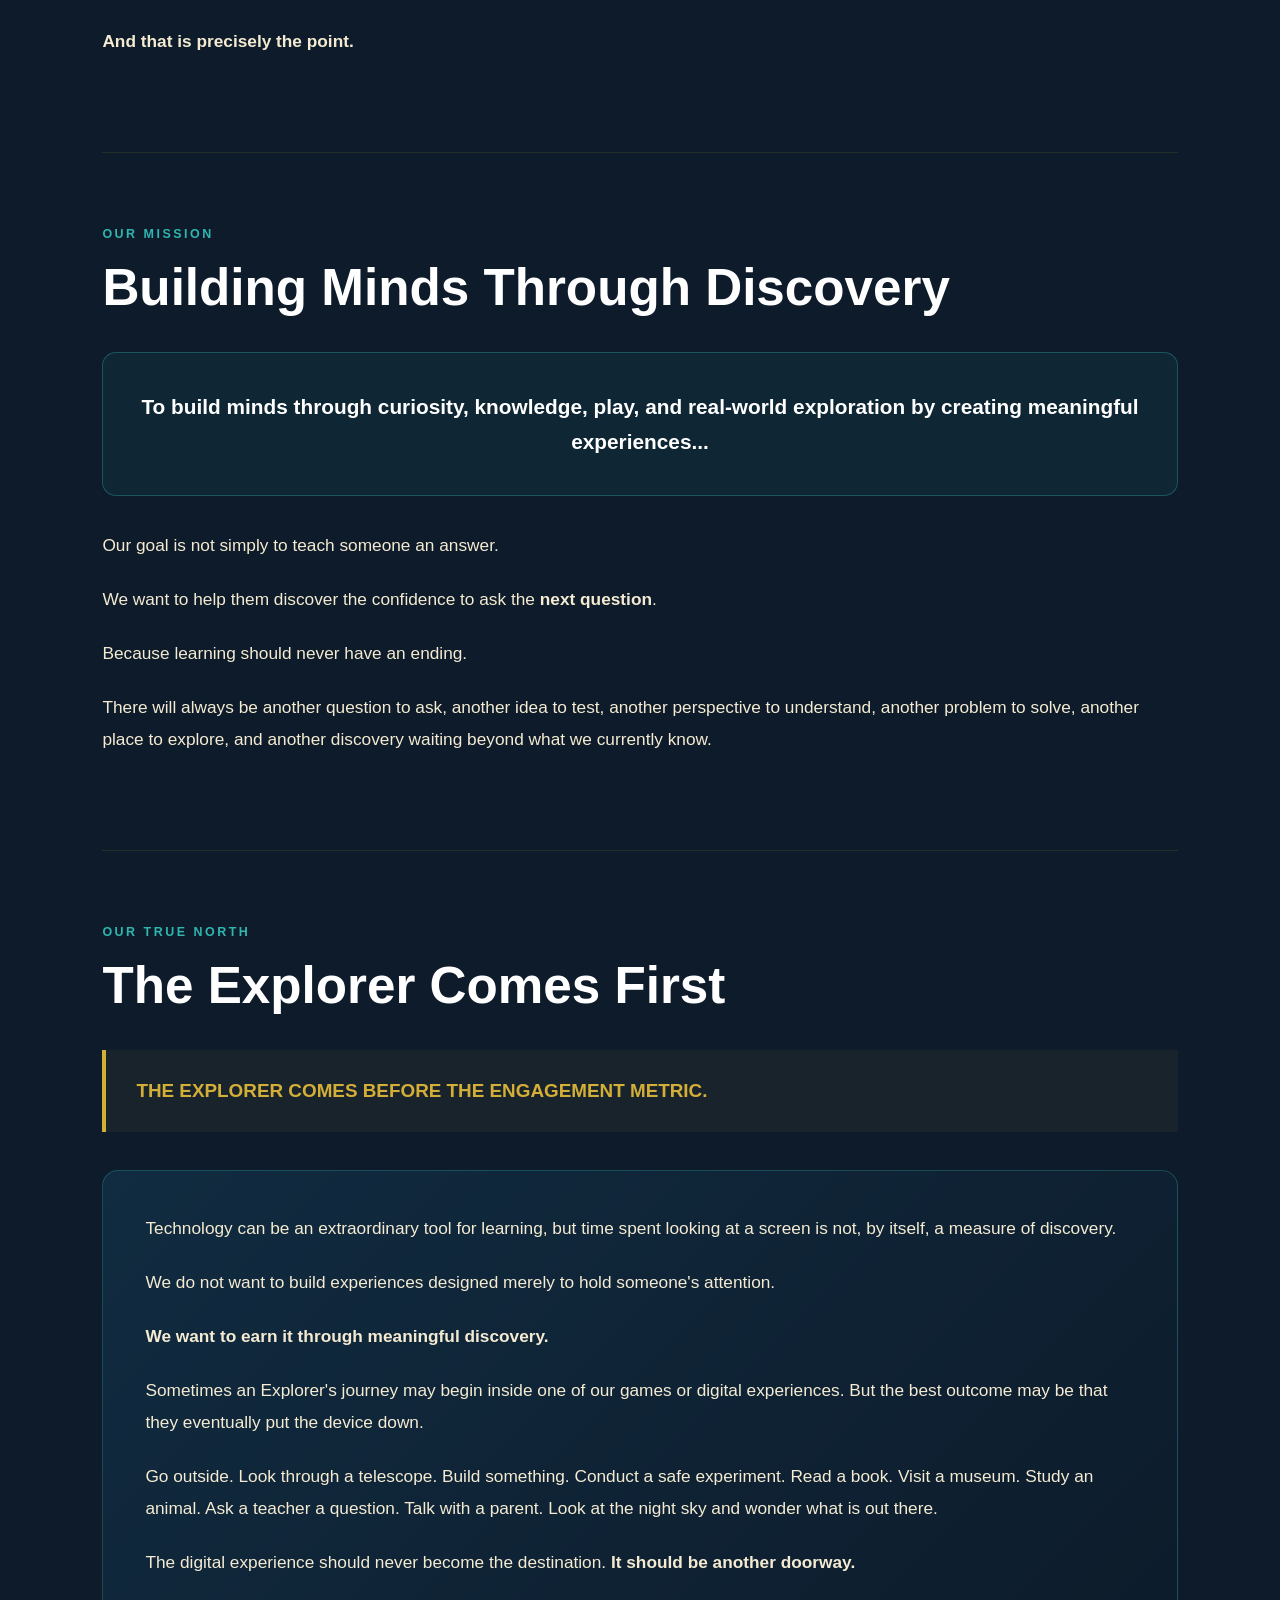
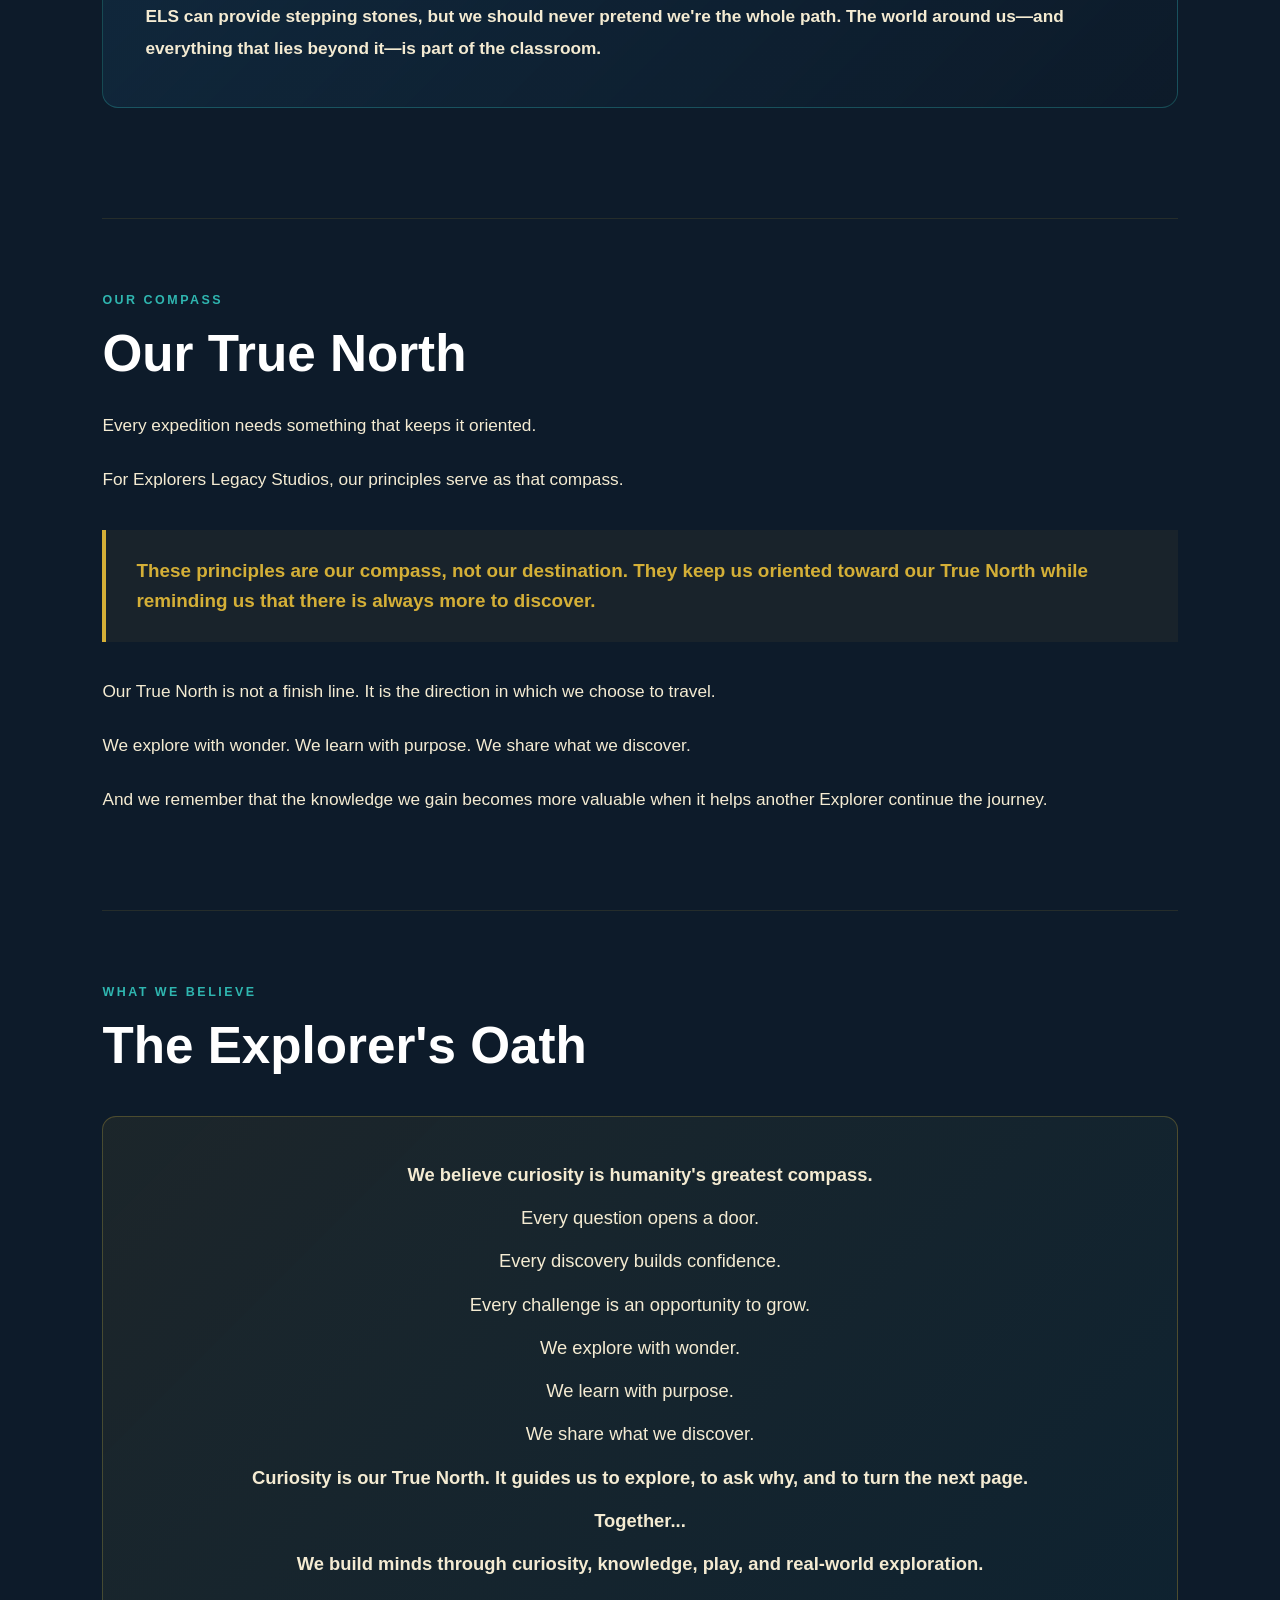
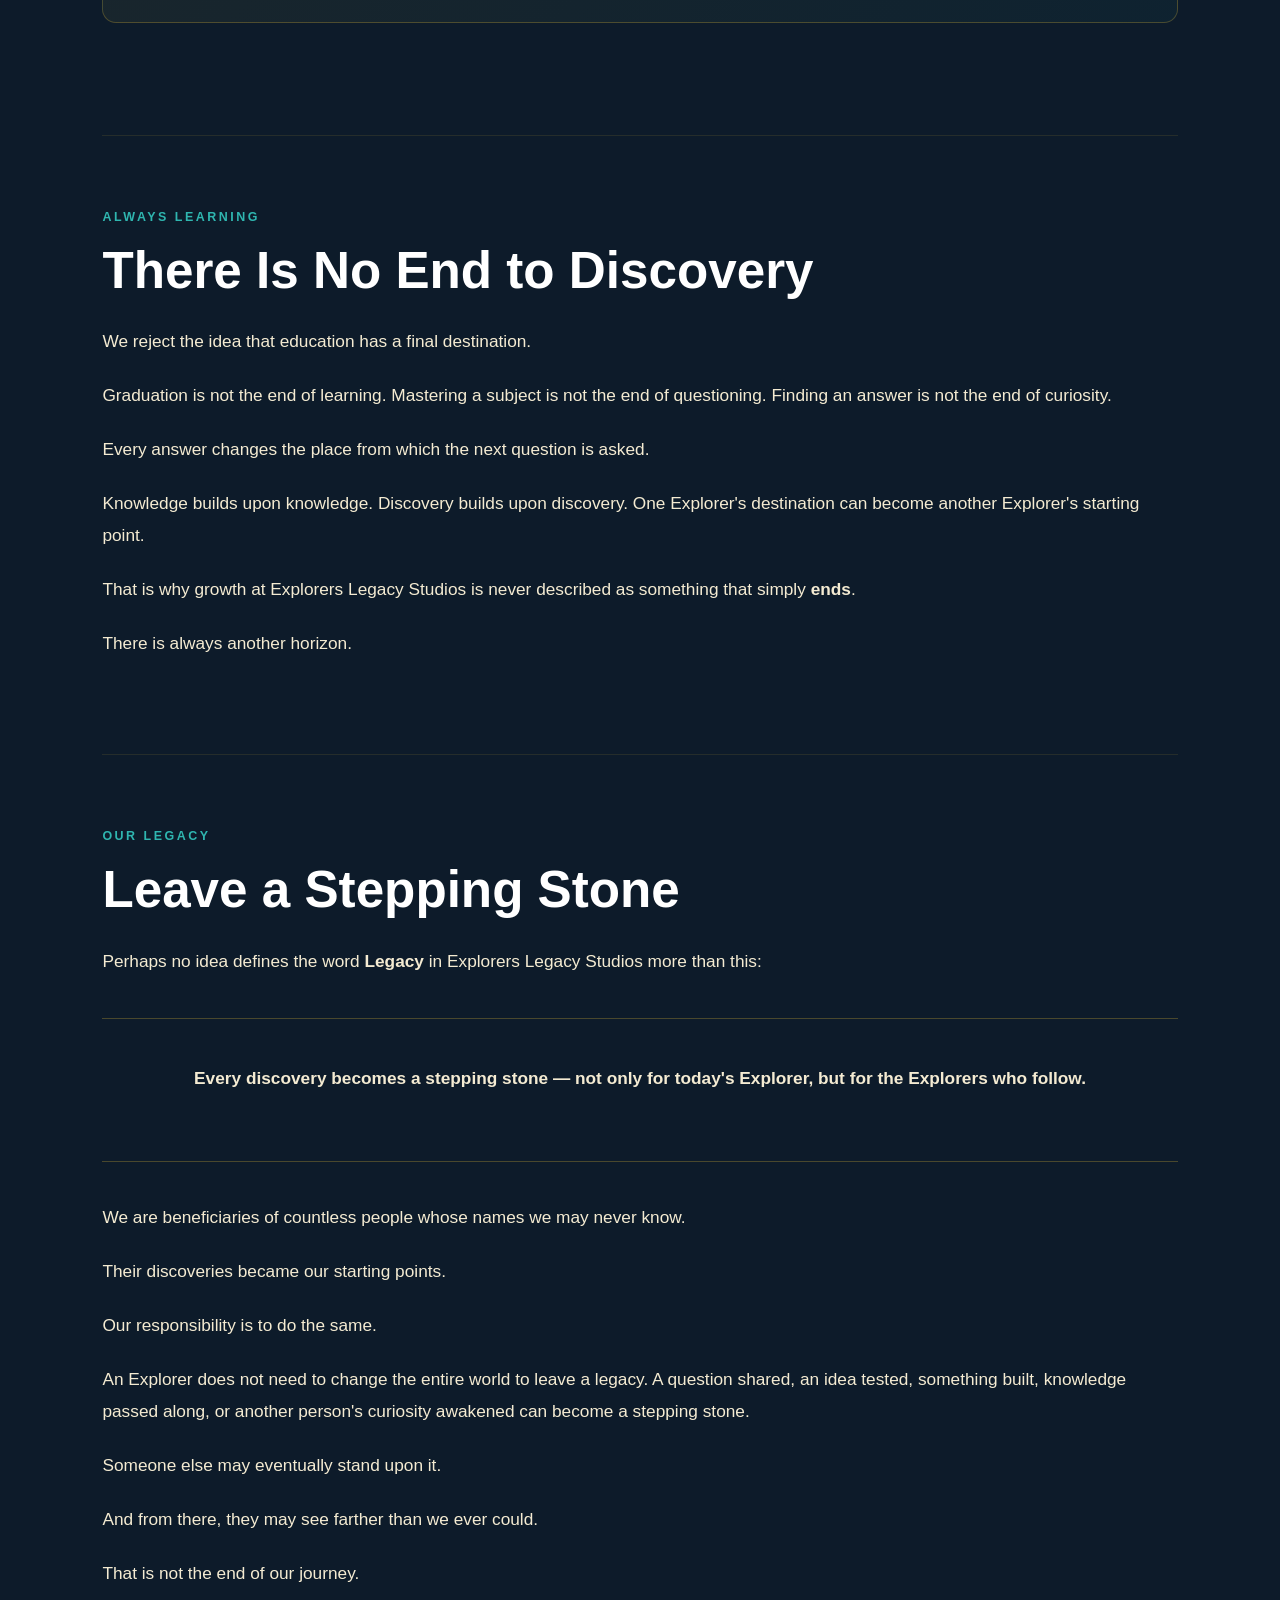
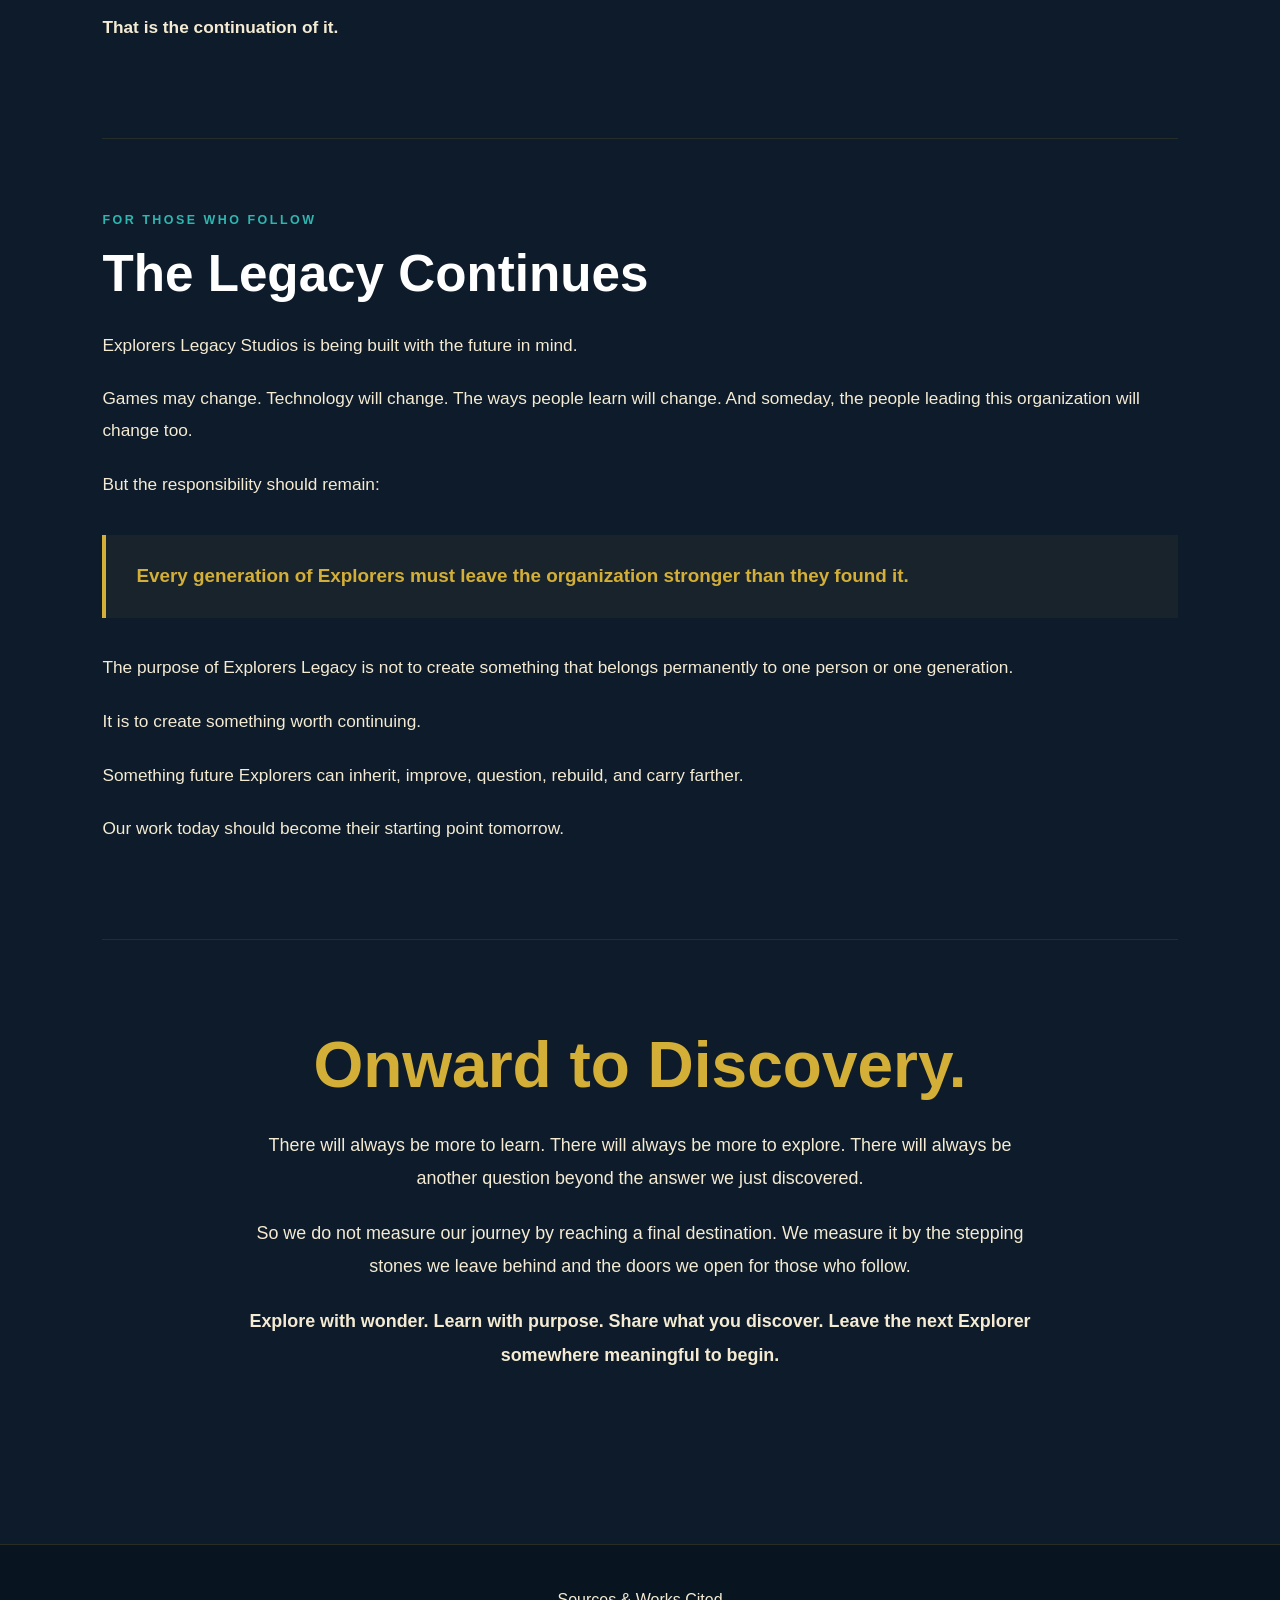
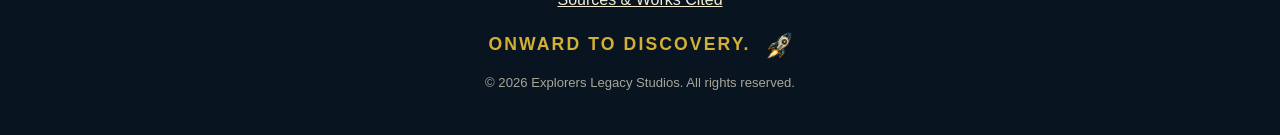
==== commit 9f600736: "Use the approved institute name and Explorer's Oath. Replace The Explorer's Institute with Explorers" ====
--- a/about.html
+++ b/about.html
@@ -70,8 +70,9 @@
     flex-direction: column;
 }
 
+/* ELS-23 locked wordmark: EXPLORERS LEGACY white, STUDIOS Explorer Gold #D4AF37. */
 .brand-name {
-    color: var(--white);
+    color: #FFFFFF;
     font-size: 1.05rem;
     font-weight: 800;
     letter-spacing: 0.08em;
@@ -79,7 +80,7 @@
 }
 
 .brand-subtitle {
-    color: var(--explorer-gold);
+    color: #D4AF37;
     font-size: 0.72rem;
     letter-spacing: 0.18em;
     text-transform: uppercase;
@@ -307,10 +308,6 @@
         padding: 0 5%;
     }
 
-    nav {
-        display: none;
-    }
-
     .about-hero {
         min-height: 460px;
         padding: 80px 7%;
@@ -354,6 +351,11 @@
 .skip-link { position: fixed; top: 12px; left: 12px; z-index: 2000; transform: translateY(calc(-100% - 24px)); padding: 12px 18px; background: #F4EBD2; color: #0D1B2A; font-weight: 700; border: 2px solid #0D1B2A; border-radius: 4px; }
 .skip-link:focus { transform: none; outline: 3px solid #D4AF37; outline-offset: 3px; }
 #main-content:focus { outline: 3px solid #D4AF37; outline-offset: -3px; }
+footer a:focus-visible { outline: 3px solid #D4AF37; outline-offset: 3px; }
+@media (prefers-reduced-motion: reduce) {
+  html { scroll-behavior: auto; }
+  *, *::before, *::after { transition-duration: 0.01ms !important; animation-duration: 0.01ms !important; }
+}
 </style>
 </head>
 <body>
@@ -388,6 +390,7 @@
 <a href="index.html#contact">Contact</a>
 </nav>
 </header>
+<main id="main-content" tabindex="-1">
 <section class="about-hero">
     <div class="about-hero-content">
 <div class="about-eyebrow">
@@ -405,7 +408,7 @@
 </p>
     </div>
 </section>
-<main class="about-main" id="main-content" tabindex="-1">
+<div class="about-main">
 <section class="about-section">
     <div class="section-label">Our Beginning</div>
     <h2>Why Explorers Legacy Exists</h2>
@@ -546,13 +549,14 @@
     <h2>The Explorer's Oath</h2>
 
     <div class="explorers-oath">
-        <p><strong>We believe curiosity is humanity's greatest superpower.</strong></p>
+        <p><strong>We believe curiosity is humanity's greatest compass.</strong></p>
         <p>Every question opens a door.</p>
         <p>Every discovery builds confidence.</p>
         <p>Every challenge is an opportunity to grow.</p>
         <p>We explore with wonder.</p>
         <p>We learn with purpose.</p>
         <p>We share what we discover.</p>
+        <p><strong>Curiosity is our True North. It guides us to explore, to ask why, and to turn the next page.</strong></p>
         <p><strong>Together...</strong></p>
         <p><strong>We build minds through curiosity, knowledge, play, and real-world exploration.</strong></p>
     </div>
@@ -687,6 +691,7 @@
     </p>
 </section>
 
+</div>
 </main>
 
 <footer>
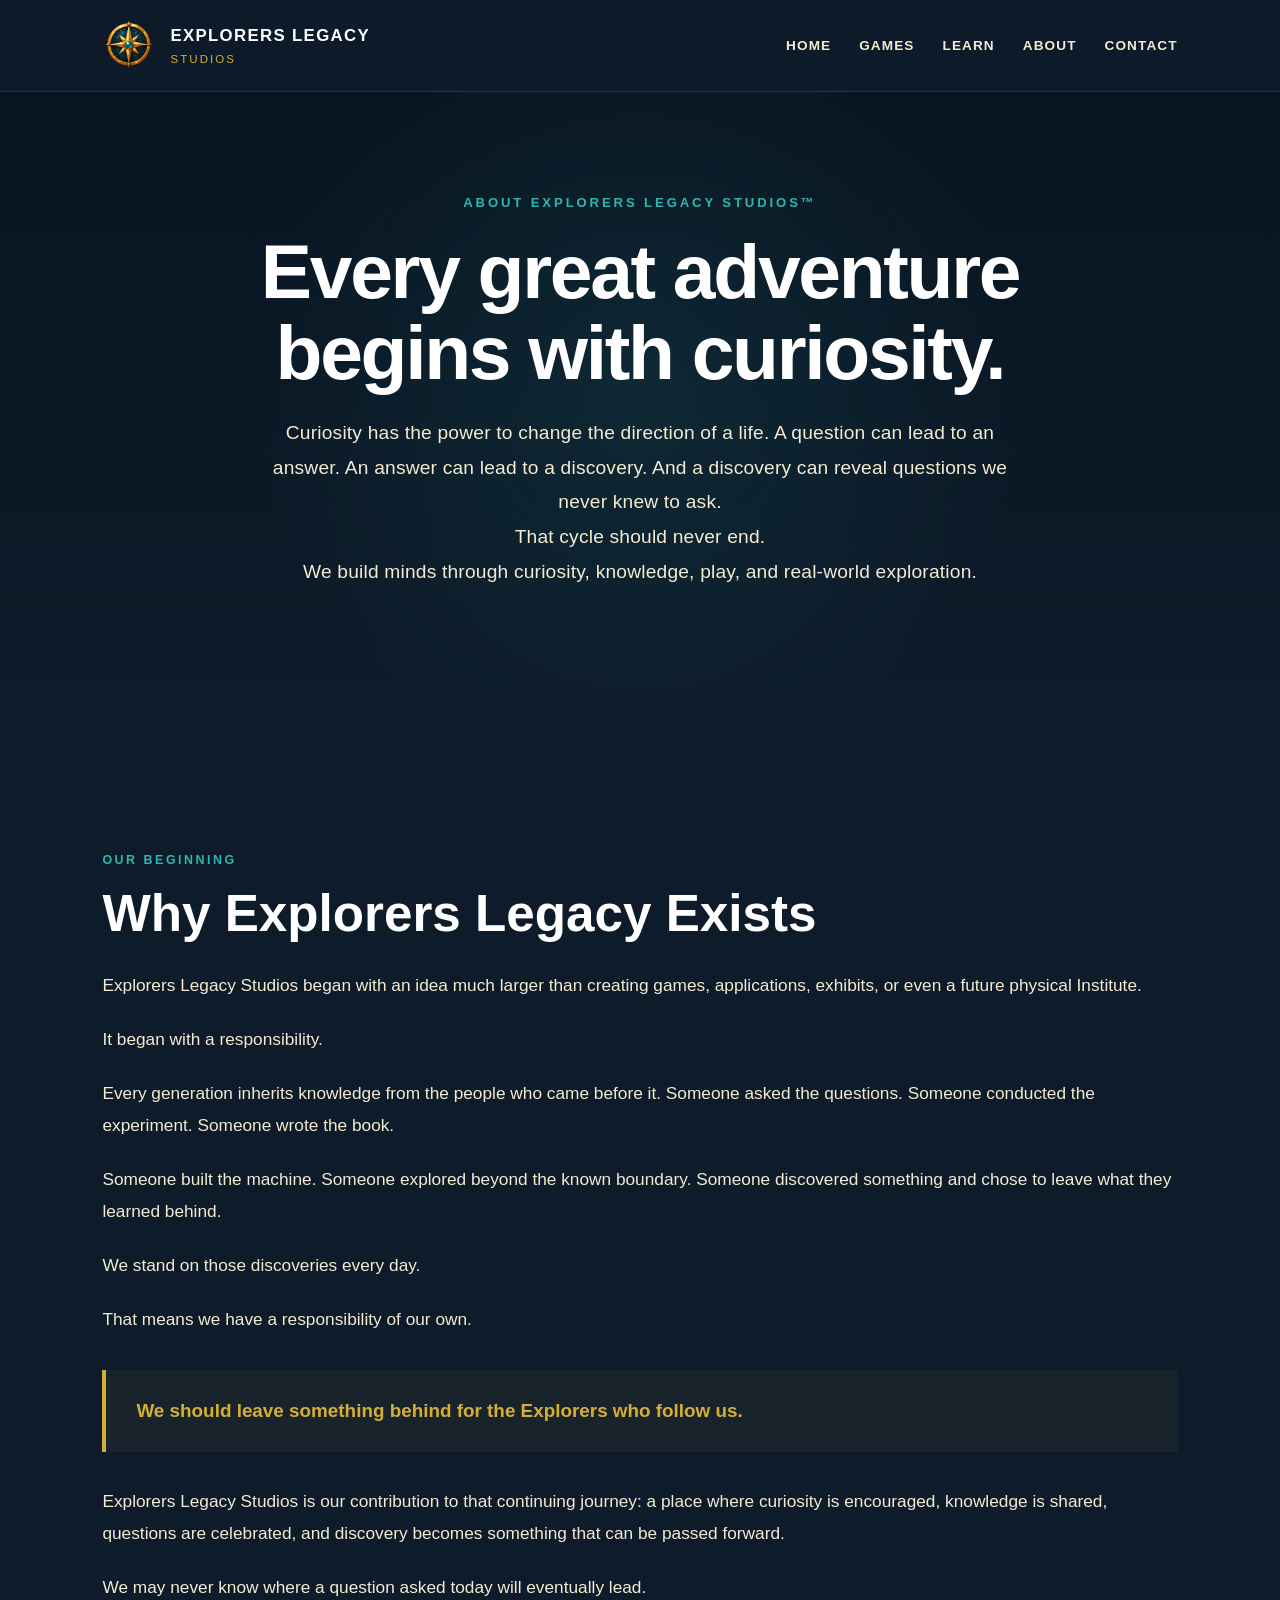
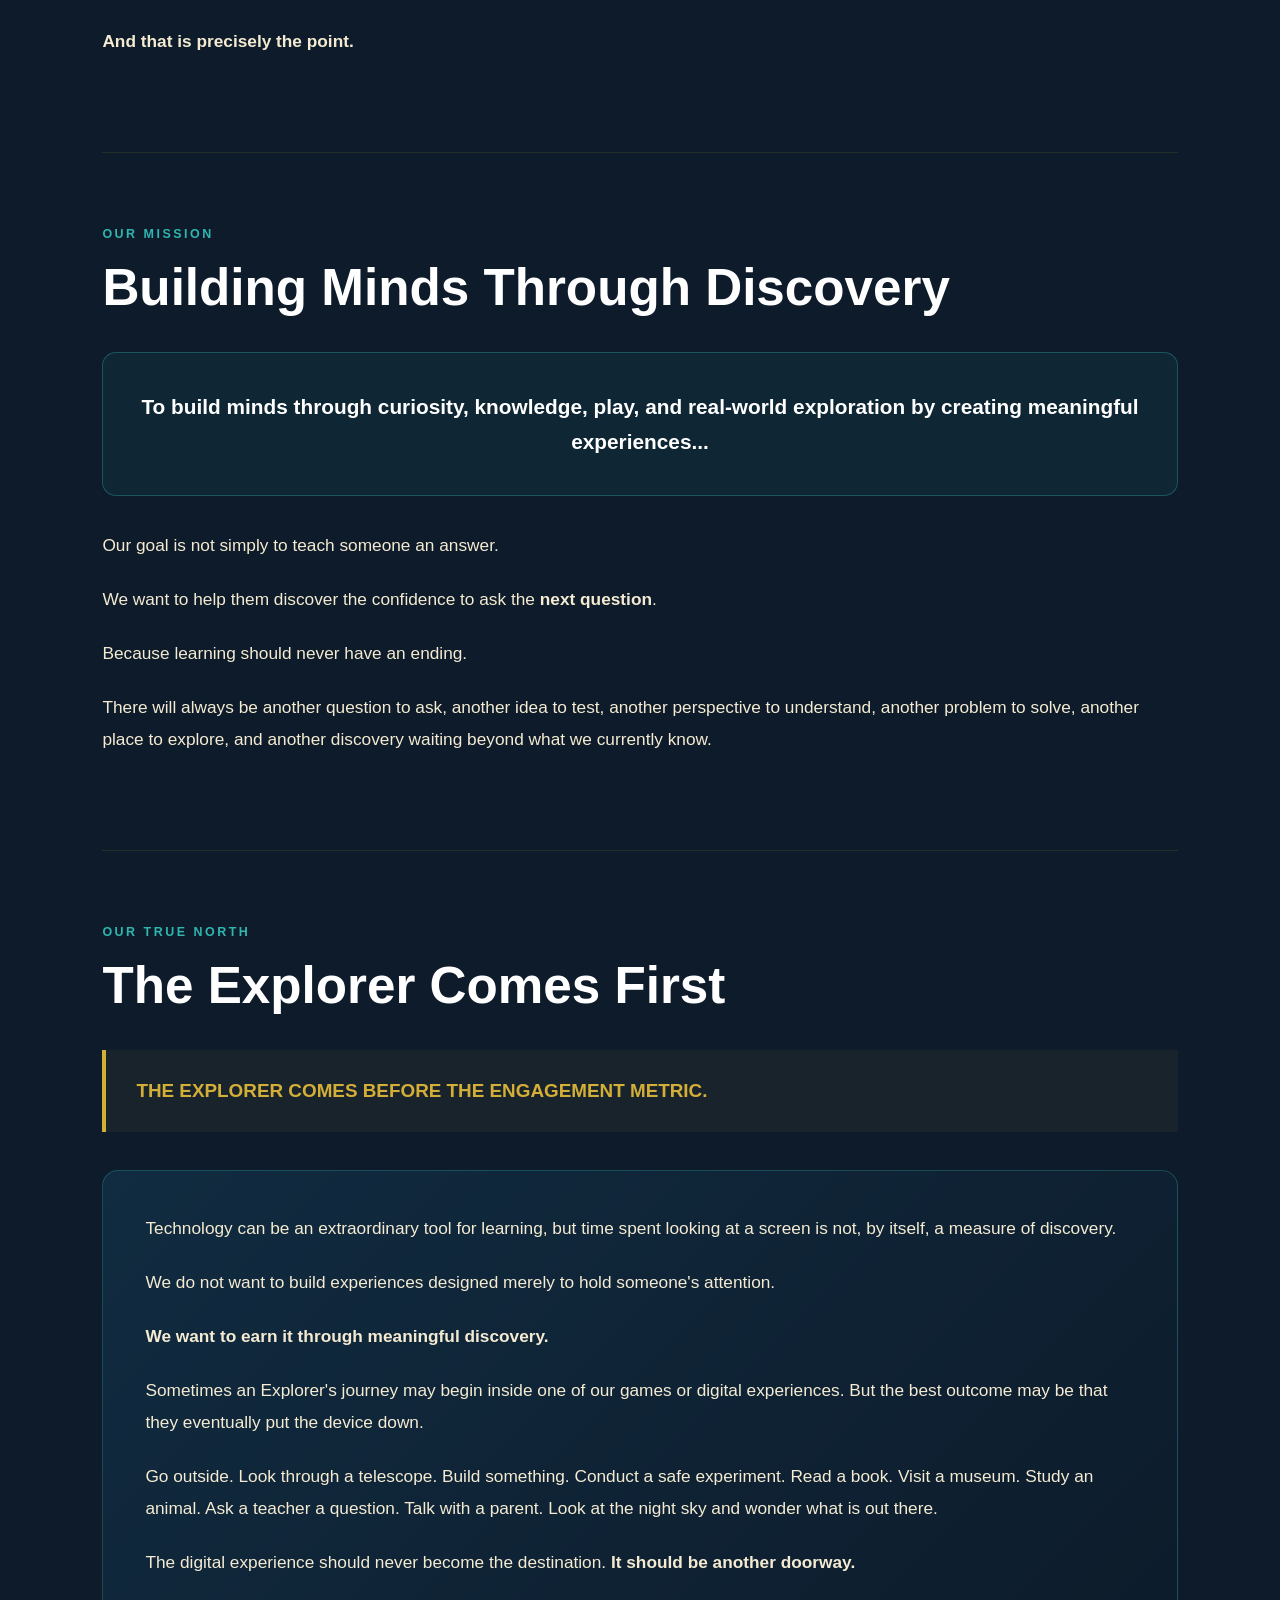
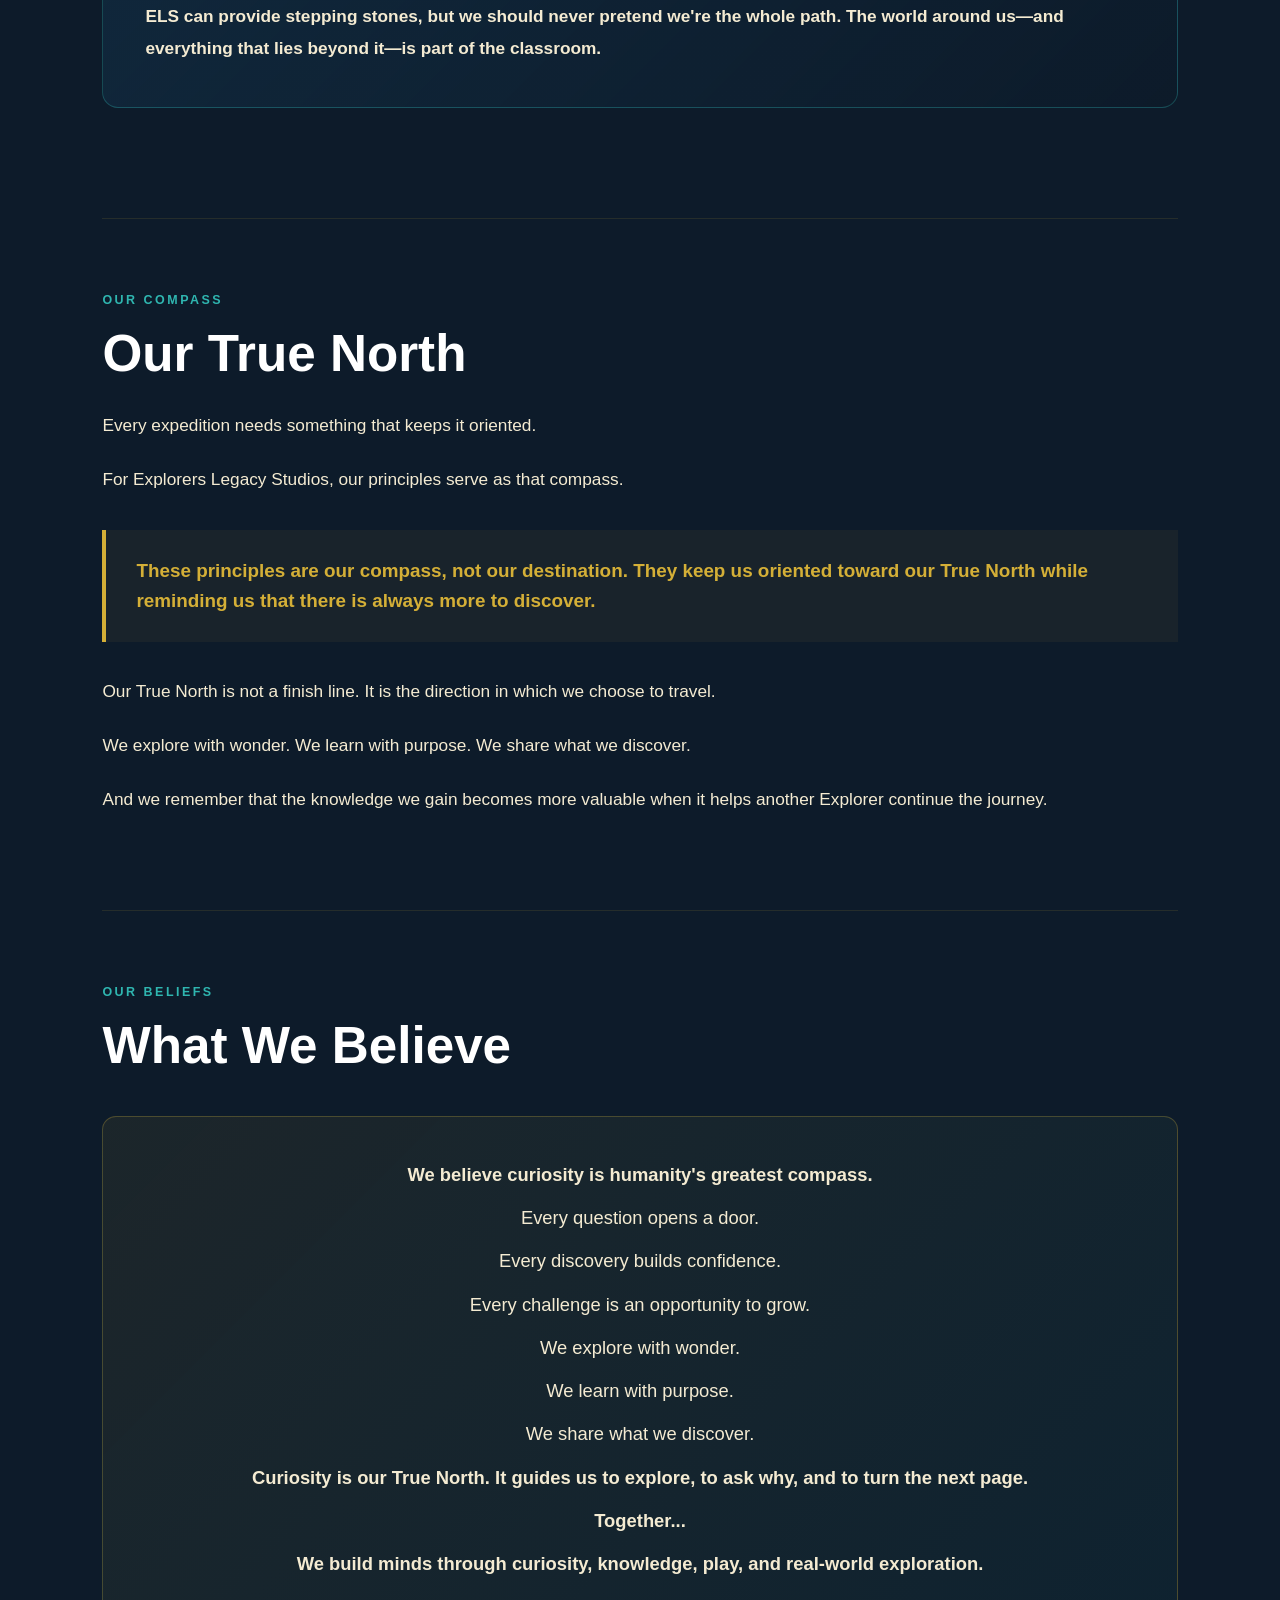
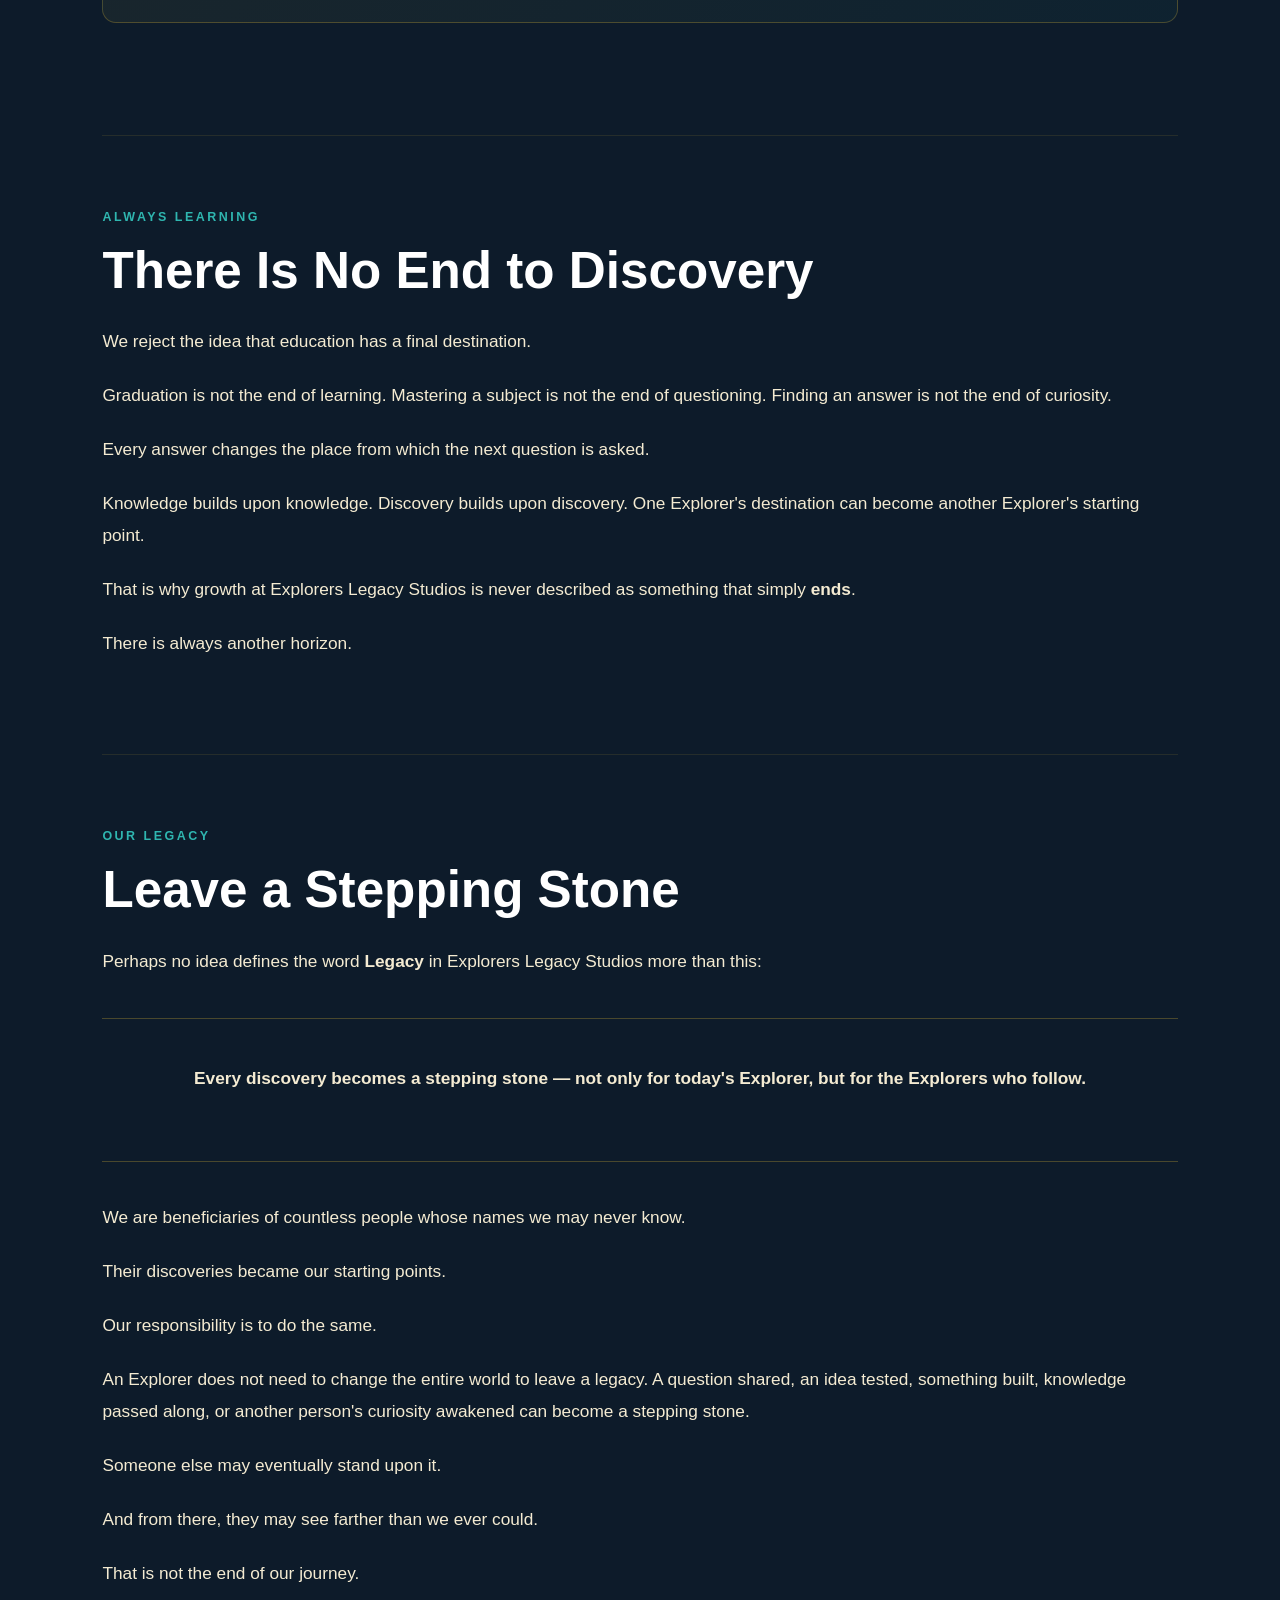
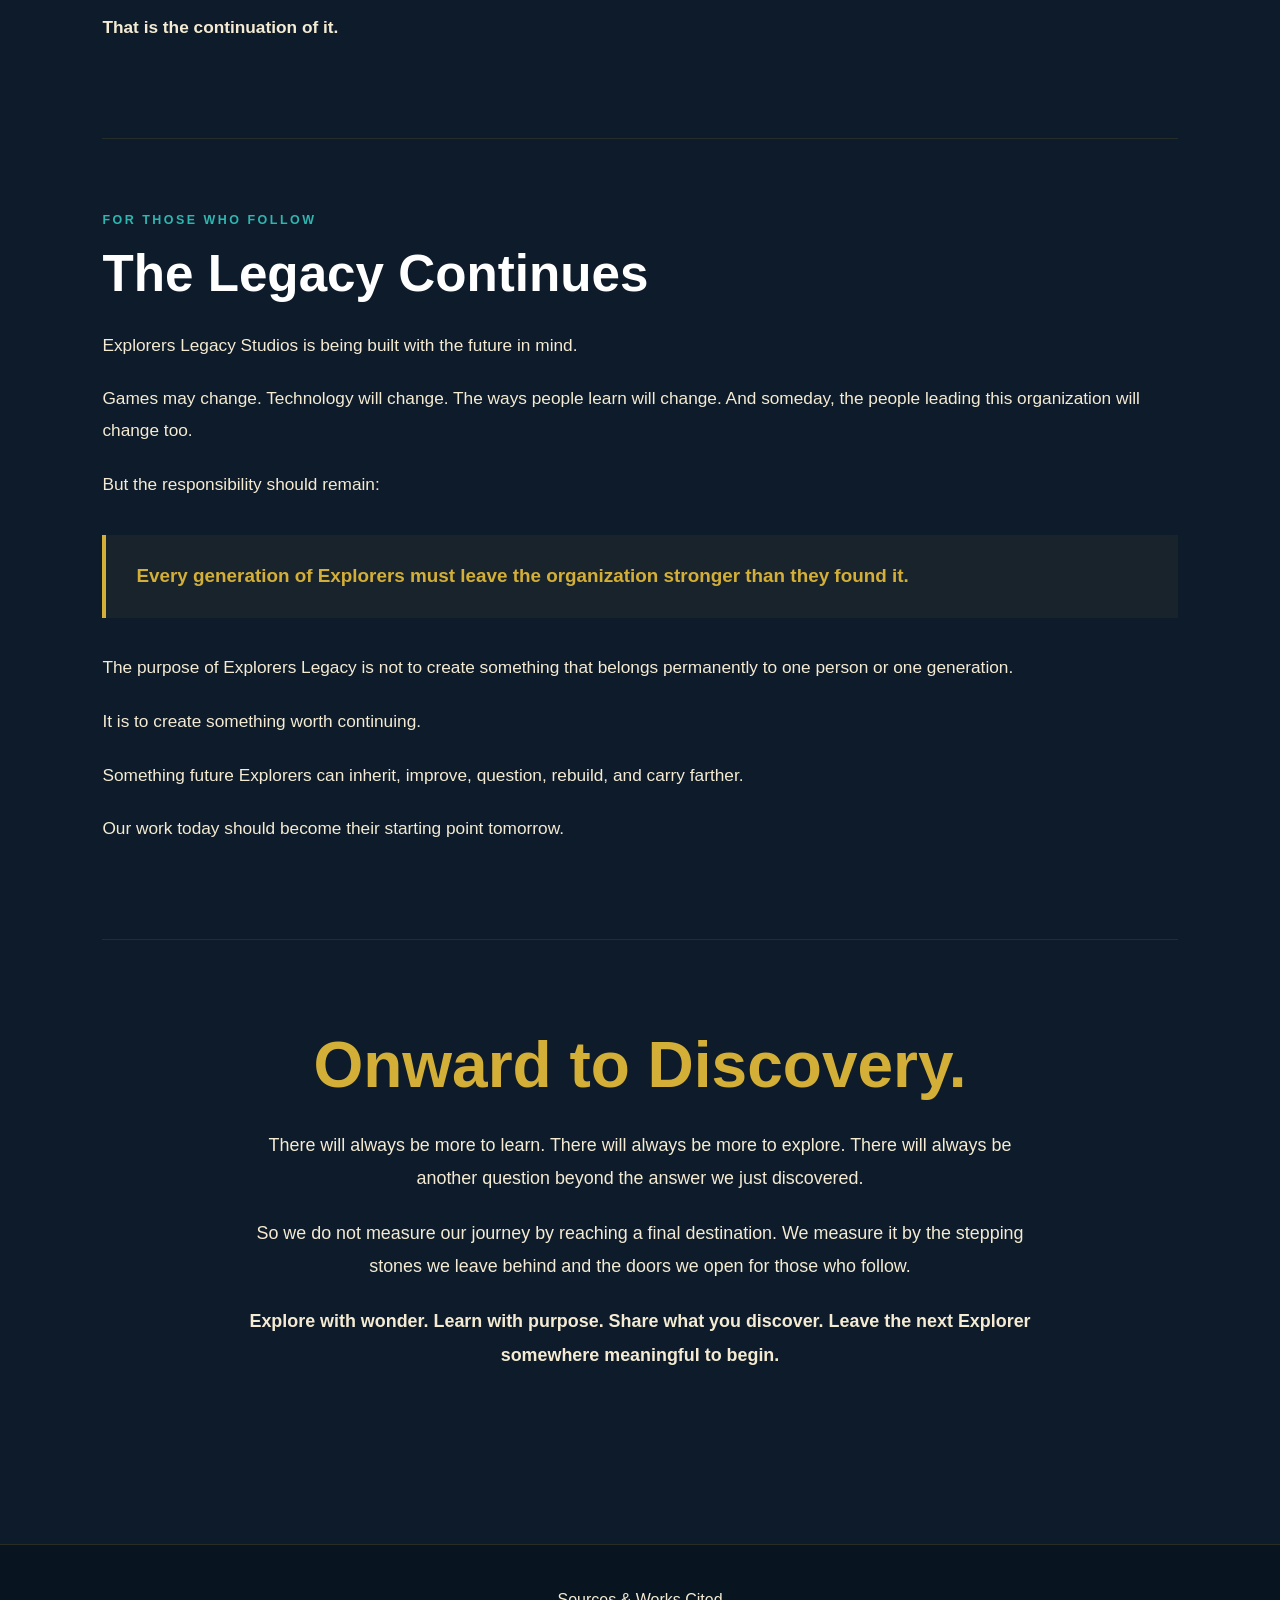
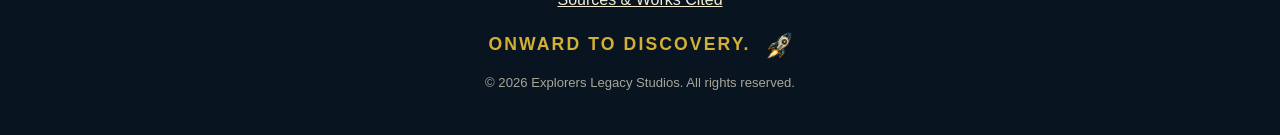
==== commit 4bf049f4: "Align public copy with the current Explorers Legacy Studios brand. Replace the retired beliefs headi" ====
--- a/about.html
+++ b/about.html
@@ -3,7 +3,7 @@
 <head>
 <meta charset="UTF-8">
 <meta name="viewport" content="width=device-width, initial-scale=1.0">
-<title>About | Explorers Legacy Studios</title>
+<title>About | Explorers Legacy Studios™</title>
 <style>
 :root {
     --deep-space: #0D1B2A;
@@ -212,7 +212,7 @@
     font-weight: 800;
     line-height: 1.6;
 }
-.explorers-oath {
+.beliefs {
     margin: 40px 0;
     padding: 42px;
     border: 1px solid rgba(212, 175, 55, 0.28);
@@ -225,14 +225,14 @@
         );
     text-align: center;
 }
-.explorers-oath p {
+.beliefs p {
     margin-bottom: 12px;
     color: var(--maple-ivory);
     font-size: 1.15rem;
     line-height: 1.7;
 }
 
-.explorers-oath p:last-child {
+.beliefs p:last-child {
     margin-bottom: 0;
 }
 .explorer-first {
@@ -323,7 +323,7 @@
     }
 
     .explorer-first,
-    .explorers-oath {
+    .beliefs {
         padding: 30px 24px;
     }
 
@@ -394,9 +394,9 @@
 <section class="about-hero">
     <div class="about-hero-content">
 <div class="about-eyebrow">
-    About Explorers Legacy Studios
+    About Explorers Legacy Studios™
 </div>
-<h1>Every Journey Begins With Curiosity.</h1>
+<h1>Every great adventure begins with curiosity.</h1>
 <p class="about-hero-lead">
     Curiosity has the power to change the direction of a life. A question can lead to an answer. An answer can lead to a discovery. And a discovery can reveal questions we never knew to ask.
 </p>
@@ -545,10 +545,10 @@
 </section>
 
 <section class="about-section">
-    <div class="section-label">What We Believe</div>
-    <h2>The Explorer's Oath</h2>
-
-    <div class="explorers-oath">
+    <div class="section-label">Our Beliefs</div>
+    <h2>What We Believe</h2>
+
+    <div class="beliefs">
         <p><strong>We believe curiosity is humanity's greatest compass.</strong></p>
         <p>Every question opens a door.</p>
         <p>Every discovery builds confidence.</p>
